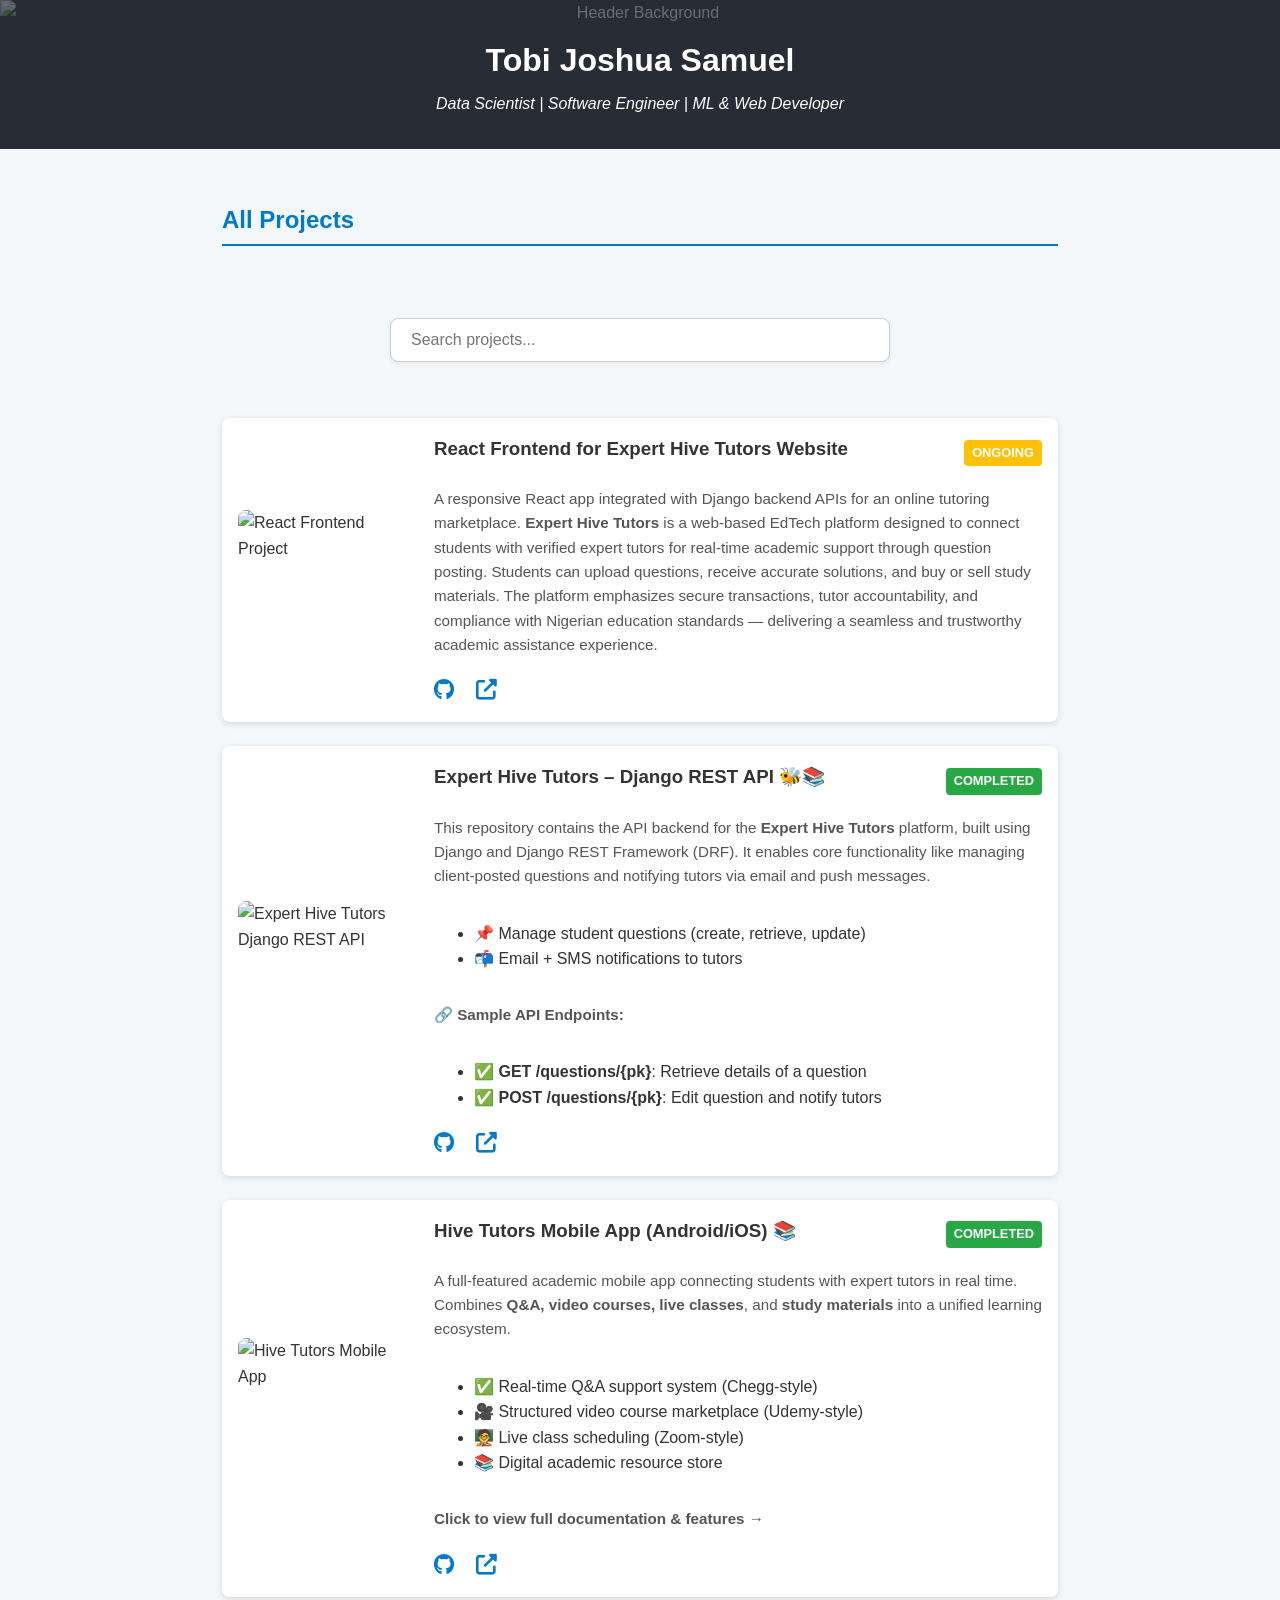
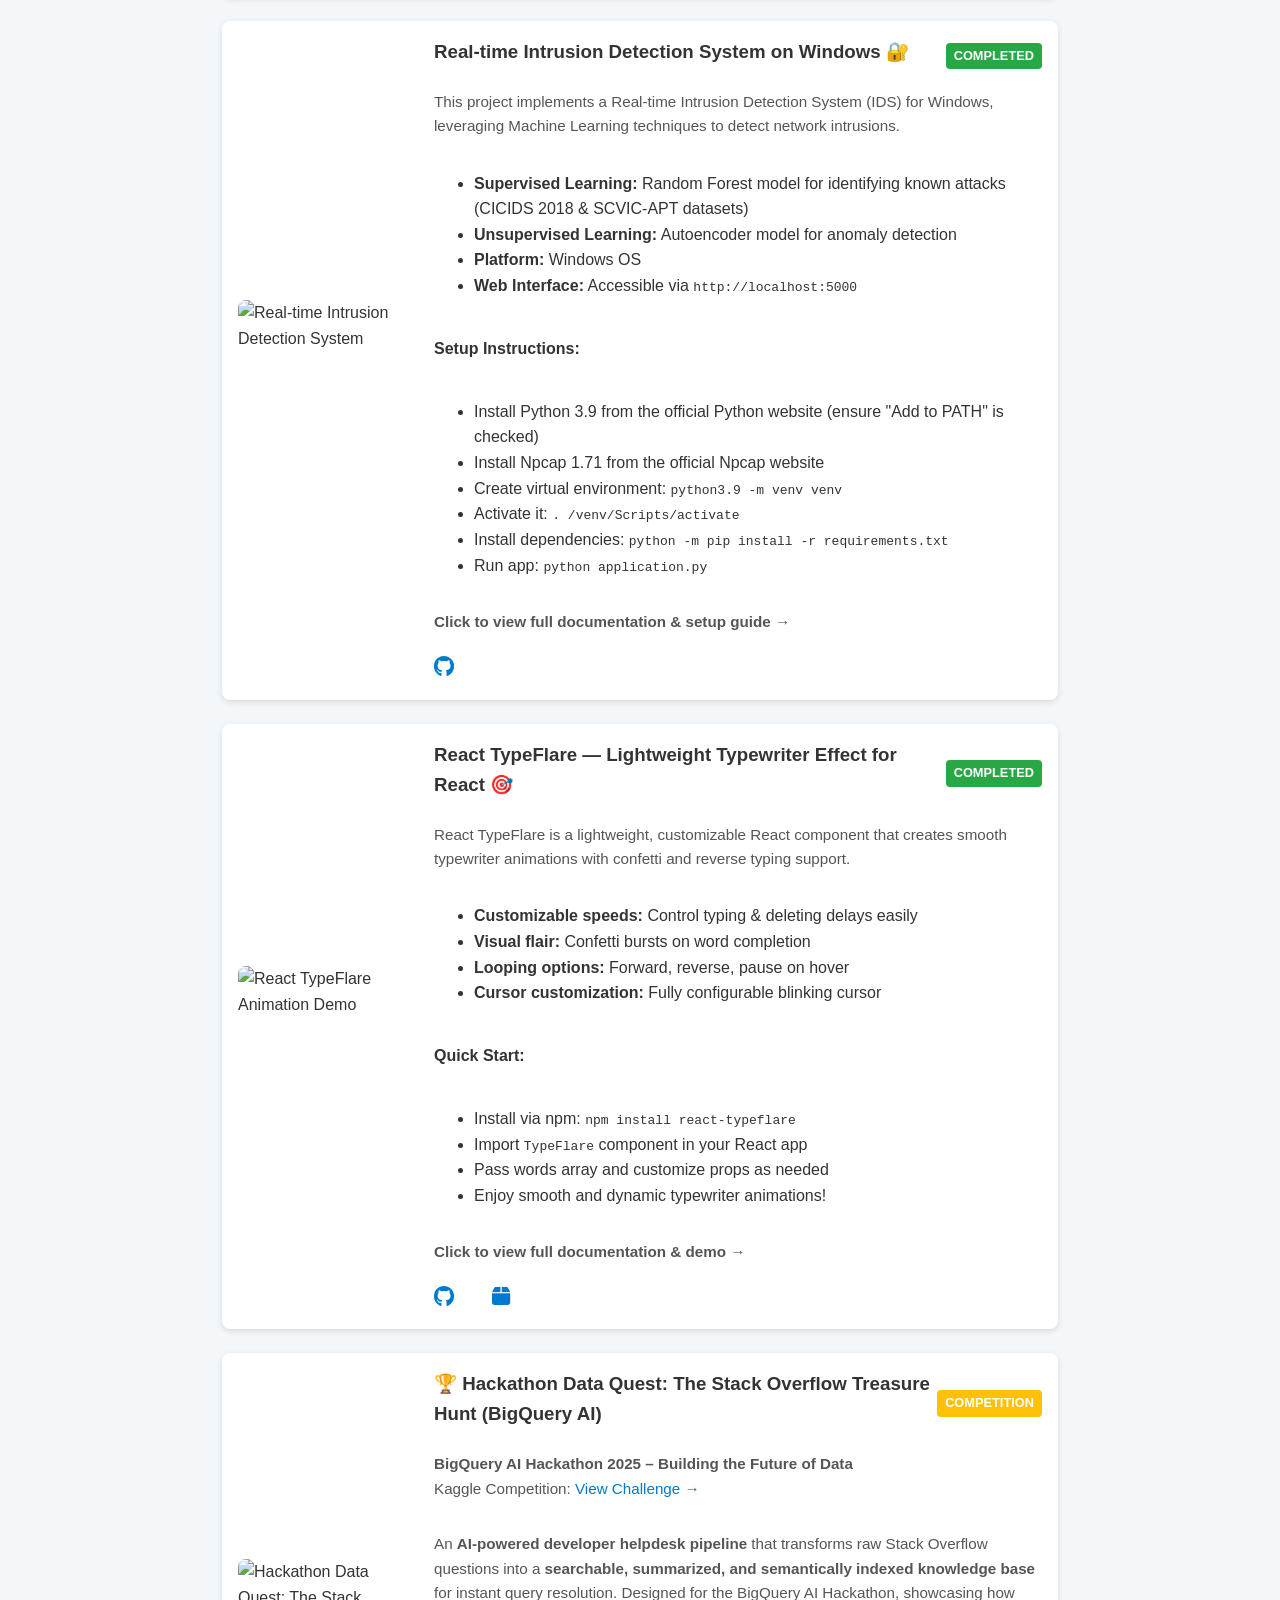
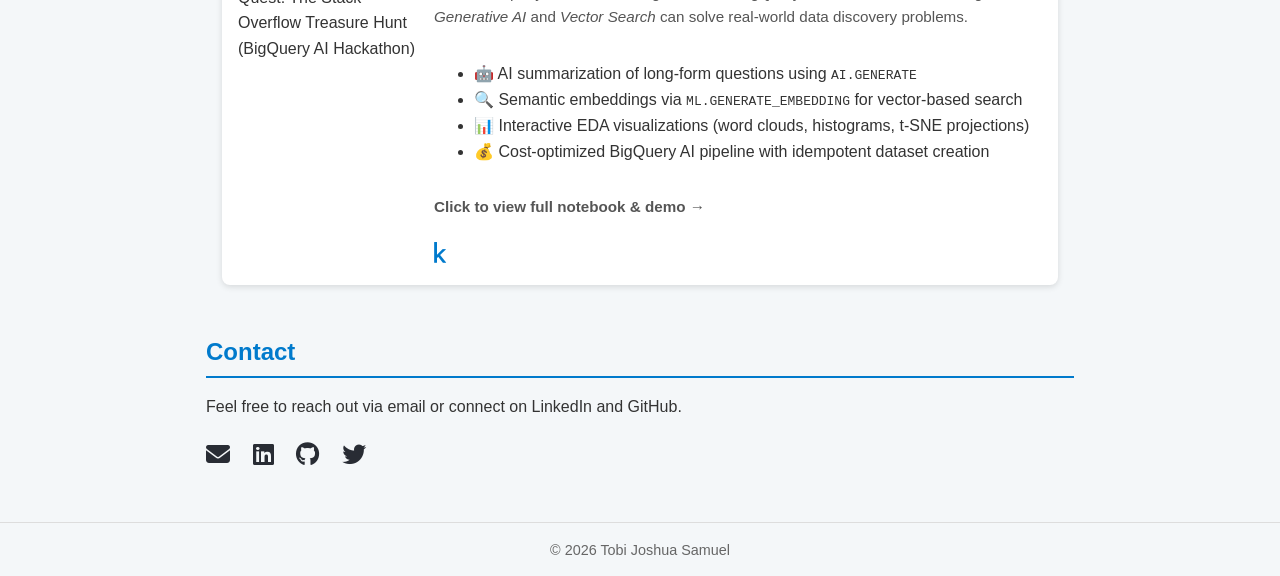
==== all-projects.html @ 237f734d "Update all-projects.html" ====
<!DOCTYPE html>
<html lang="en">
<head>
  <meta charset="UTF-8" />
  <meta name="viewport" content="width=device-width, initial-scale=1" />
  <title>Tobi Joshua Portfolio</title>

  <!-- Favicon -->
  <link rel="icon" href="https://ik.imagekit.io/experthivetutors/ChatGPT%20Image%20Aug%207,%202025,%2006_07_53%20AM.png?updatedAt=1754572188208" type="image/png" />

  <!-- Font Awesome CDN for icons -->
  <link
    rel="stylesheet"
    href="https://cdnjs.cloudflare.com/ajax/libs/font-awesome/6.7.2/css/all.min.css"
    crossorigin="anonymous"
    referrerpolicy="no-referrer"
  />
  
  <!-- party.js CDN -->
  <script src="https://cdn.jsdelivr.net/npm/party-js@latest/bundle/party.min.js"></script>

  <style>
    /* Reset + base styles */
    * {
      box-sizing: border-box;
    }
    body {
      font-family: "Segoe UI", Tahoma, Geneva, Verdana, sans-serif;
      margin: 0;
      background: #f4f7f9;
      color: #333;
      line-height: 1.6;
      user-select: none;
    }
    a {
      color: #007acc;
      text-decoration: none;
      cursor: pointer;
    }
    a:hover {
      text-decoration: underline;
    }
    header {
      background: #282c34;
      color: white;
      padding: 2rem 1rem;
      text-align: center;
      position: relative;
      overflow: hidden;
    }
    header img.header-image {
      width: 100%;
      max-height: 200px;
      object-fit: cover;
      opacity: 0.3;
      position: absolute;
      top: 0;
      left: 0;
      z-index: 0;
    }
    header h1, header p {
      position: relative;
      z-index: 1;
    }
    header h1 {
      margin: 0.2rem 0;
      font-weight: 700;
    }
    header p {
      margin: 0.3rem 0 0;
      font-style: italic;
    }
    main {
      max-width: 900px;
      margin: 2rem auto;
      padding: 0 1rem;
    }
    section {
      margin-bottom: 3rem;
    }
    section h2 {
      border-bottom: 2px solid #007acc;
      padding-bottom: 0.3rem;
      margin-bottom: 1rem;
      color: #007acc;
    }
    .about p {
      font-size: 1.1rem;
    }

    .stacks {
  margin: 3rem 0;
  padding: 0 1rem;
}

.stacks h2 {
  margin-bottom: 2rem;
  text-align: left;
  font-size:1.4rem;
}

.stack-category {
  margin-bottom: 2.5rem;
}

.stack-category h3 {
  margin-bottom: 1rem;
  font-size: 1.3rem;
  color: #007acc;
  text-align: center; /* This remains centered */
}

.stack-items {
  display: flex;
  flex-wrap: wrap;
  justify-content: center;
  gap: 1rem;
}

.stack-item {
  background-color: #f9f9f9;
  padding: 0.6rem 1.1rem;
  border-radius: 8px;
  box-shadow: 0 2px 6px rgba(0, 0, 0, 0.05);
  font-size: 0.95rem;
  display: flex;
  align-items: center;
  gap: 0.5rem;
  color: #333;
  transition: transform 0.2s ease;
}

.stack-item:hover {
  transform: translateY(-2px);
  box-shadow: 0 4px 10px rgba(0, 0, 0, 0.08);
}


   .projects {
  display: flex;
  flex-direction: column;
  gap: 1.5rem;
  padding: 0 1rem;
}
.project-header {
  display: flex;
  justify-content: space-between;
  align-items: center;
}

.project-status {
  padding: 3px 8px;
  font-size: 0.8rem;
  font-weight: bold;
  border-radius: 4px;
  color: white;
  text-transform: uppercase;
}

.project-status.completed {
  background-color: #28a745; /* Green */
}

.project-status.ongoing {
  background-color: #ffc107; /* Amber */
}
/* Project card base styles */
.project-card {
  display: flex;
  gap: 1rem;
  background: white;
  border-radius: 8px;
  box-shadow: 0 2px 6px rgba(0,0,0,0.12);
  cursor: pointer;
  user-select: none;
  transition: box-shadow 0.3s ease, transform 0.3s ease;
  padding: 1rem;
  align-items: center;
  min-height: 140px; 
}

.project-card:hover,
.project-card:focus {
  box-shadow: 0 8px 20px rgba(0,0,0,0.25);
  transform: translateY(-5px);
  outline: none;
}

.project-header-image {
  width: 180px;
  height: 120px;
  object-fit: cover;
  border-radius: 8px;
  flex-shrink: 0;
}

.project-content {
  flex: 1;
  display: flex;
  flex-direction: column;
}

.project-content h3 {
  margin: 0 0 0.5rem 0;
  word-break: break-word;
}

.project-content p {
  color: #555;
  font-size: 0.95rem;
  margin-bottom: 1rem;
  word-break: break-word;
}

.project-links {
  margin-top: auto;
}

.project-links a {
  margin-right: 1rem;
  font-size: 1.3rem;
  color: #007acc;
  transition: color 0.3s ease;
}

.project-links a:hover,
.project-links a:focus {
  color: #004d99;
  outline: none;
}

/* Responsive styles */
@media (max-width: 600px) {
  .project-card {
    flex-direction: column;
    align-items: flex-start;
    min-height: auto;
  }

  .project-header-image {
    width: 100%;
    max-height: 200px;
    height: auto;
    border-radius: 8px 8px 0 0;
  }

  .project-content {
    width: 100%;
  }

  .project-content h3,
  .project-content p {
    margin-left: 0;
  }

  .project-links {
    margin-top: 1rem;
  }
}
    .contact p {
      font-size: 1rem;
    }
    .social-links a {
      font-size: 1.5rem;
      margin-right: 1rem;
      color: #282c34;
      transition: color 0.3s ease;
      position: relative;
      cursor: pointer;
    }
    .social-links a:hover {
      color: #007acc;
    }
    footer {
      text-align: center;
      padding: 1rem;
      font-size: 0.9rem;
      color: #666;
      border-top: 1px solid #ddd;
      margin-top: 3rem;
    }

    
    #modal {
      position: fixed;
      top: 0; left: 0; right: 0; bottom: 0;
      background: rgba(0,0,0,0.6);
      display: none;
      align-items: center;
      justify-content: center;
      z-index: 10000;
    }
    #modal .modal-content {
      background: white;
      padding: 2rem;
      border-radius: 8px;
      max-width: 400px;
      text-align: center;
      box-shadow: 0 4px 15px rgba(0,0,0,0.3);
    }
    #modal button {
      margin-top: 1rem;
      padding: 0.5rem 1.2rem;
      background: #007acc;
      border: none;
      border-radius: 4px;
      color: white;
      cursor: pointer;
      font-size: 1rem;
    }
    #modal button:hover {
      background: #005f99;
    }
/* Visually hidden label for accessibility */
.visually-hidden {
  position: absolute;
  left: -10000px;
  top: auto;
  width: 1px;
  height: 1px;
  overflow: hidden;
}

.search-container {
  display: flex;
  justify-content: center;
  margin: 2rem 0;
  padding: 0 1rem;
}

#searchInput {
  width: 100%;
  max-width: 500px;
  padding: 0.75rem 1.25rem;
  font-size: 1rem;
  border: 1.5px solid #ccc;
  border-radius: 8px;
  box-shadow: 0 2px 5px rgba(0, 0, 0, 0.05);
  transition: border-color 0.3s ease, box-shadow 0.3s ease;
}

#searchInput:focus {
  outline: none;
  border-color: #007acc;
  box-shadow: 0 0 0 3px rgba(0, 122, 204, 0.2);
}

.view-all-container {
  text-align: center;
  margin-top: 30px;
}

.view-all-button {
  display: inline-block;
  padding: 12px 24px;
  background-color: #6a0dad; 
  color: #fff;
  border: none;
  border-radius: 4px;
  font-weight: bold;
  text-decoration: none;
  transition: background-color 0.3s ease;
}

.view-all-button:hover {
  background-color: #5a009c; 
}

  </style>
</head>
<body>
  <header>
    <img src="https://ik.imagekit.io/experthivetutors/ChatGPT%20Image%20Aug%207,%202025,%2006_19_48%20AM.png?updatedAt=1754572813223" alt="Header Background" class="header-image" />
    <h1>Tobi Joshua Samuel</h1>
    <p>Data Scientist | Software Engineer | ML & Web Developer</p>
  </header>

  <main>

 <section class="projects">
  <h2>All Projects</h2>

  <section class="search-container">
    <label for="searchInput" class="visually-hidden">Search Projects</label>
    <input
      type="text"
      id="searchInput"
      placeholder="Search projects..."
      aria-label="Search Projects"
    />
  </section>

  <div
    class="project-card"
    tabindex="0"
    role="button"
    aria-pressed="false"
    data-private="false"
    data-link="project.html?id=1"
  >
    <img
      src="https://ik.imagekit.io/experthivetutors/475547188-b3e3900e-1dcb-4b7a-9107-cda8e82c6112.png?updatedAt=1754575285959"
      alt="React Frontend Project"
      class="project-header-image"
    />
    <div class="project-content">
      <div class="project-header">
        <h3>React Frontend for Expert Hive Tutors Website</h3>
        <span class="project-status ongoing">Ongoing</span>
      </div>
      <p>
        A responsive React app integrated with Django backend APIs for an online tutoring marketplace.
        <strong>Expert Hive Tutors</strong> is a web-based EdTech platform designed to connect students with verified expert tutors for real-time academic support through question posting.
        Students can upload questions, receive accurate solutions, and buy or sell study materials.
        The platform emphasizes secure transactions, tutor accountability, and compliance with Nigerian education standards — delivering a seamless and trustworthy academic assistance experience.
      </p>
      <div class="project-links">
        <a href="#" class="private-link" title="GitHub (Private)" aria-label="GitHub (Private)">
          <i class="fab fa-github"></i>
        </a>
        <a href="#" class="private-link" title="Live Demo (Private)" aria-label="Live Demo (Private)">
          <i class="fas fa-external-link-alt"></i>
        </a>
      </div>
    </div>
  </div>

  <div
    class="project-card"
    tabindex="0"
    role="button"
    aria-pressed="false"
    data-private="false"
    data-link="project.html?id=2"
  >
    <img
      src="https://ik.imagekit.io/experthivetutors/Screenshot%202025-08-07%20081829.png?updatedAt=1754580024741"
      alt="Expert Hive Tutors Django REST API"
      class="project-header-image"
    />
    <div class="project-content">
      <div class="project-header">
        <h3>Expert Hive Tutors – Django REST API 🐝📚</h3>
        <span class="project-status completed">Completed</span>
      </div>
      <p>
        This repository contains the API backend for the <strong>Expert Hive Tutors</strong> platform, built using Django and Django REST Framework (DRF). It enables core functionality like managing client-posted questions and notifying tutors via email and push messages.
      </p>
      <ul>
        <li>📌 Manage student questions (create, retrieve, update)</li>
        <li>📬 Email + SMS notifications to tutors</li>
      </ul>
      <p><strong>🔗 Sample API Endpoints:</strong></p>
      <ul>
        <li>✅ <strong>GET /questions/{pk}</strong>: Retrieve details of a question</li>
        <li>✅ <strong>POST /questions/{pk}</strong>: Edit question and notify tutors</li>
      </ul>
      <div class="project-links">
        <a href="https://github.com/Tobi-joshua/Expert-Hive-Tutors-API" title="View GitHub Repo" aria-label="GitHub Repo">
          <i class="fab fa-github"></i>
        </a>
        <a href="https://www.experthivetutors.com/expert-hive-api-type1/" title="Live API Demo" aria-label="Live API Demo">
          <i class="fas fa-external-link-alt"></i>
        </a>
      </div>
    </div>
  </div>

<div
  class="project-card"
  tabindex="0"
  role="button"
  aria-pressed="false"
  data-private="false"
  data-link="project.html?id=3"
>
  <img
    src="https://ik.imagekit.io/experthivetutors/Screenshot_2025-08-07-12-38-35-009_com.experthivetutors.EHFS.jpg?updatedAt=1754574988667"
    alt="Hive Tutors Mobile App"
    class="project-header-image"
  />
  <div class="project-content">
    <div class="project-header">
      <h3>Hive Tutors Mobile App (Android/iOS) 📚</h3>
      <span class="project-status completed">Completed</span>
    </div>

    <p>
      A full-featured academic mobile app connecting students with expert tutors in real time. Combines <strong>Q&A, video courses, live classes</strong>, and <strong>study materials</strong> into a unified learning ecosystem.
    </p>

    <ul>
      <li>✅ Real-time Q&A support system (Chegg-style)</li>
      <li>🎥 Structured video course marketplace (Udemy-style)</li>
      <li>🧑‍🏫 Live class scheduling (Zoom-style)</li>
      <li>📚 Digital academic resource store</li>
    </ul>

    <p><strong>Click to view full documentation & features →</strong></p>

     <div class="project-links">
        <a href="#" class="private-link" title="GitHub (Private)" aria-label="GitHub (Private)">
          <i class="fab fa-github"></i>
        </a>
        <a href="#" class="private-link" title="Live Demo (Private)" aria-label="Live Demo (Private)">
          <i class="fas fa-external-link-alt"></i>
        </a>
      </div>
  </div>
</div>

<div
  class="project-card"
  tabindex="0"
  role="button"
  aria-pressed="false"
  data-private="false"
  data-link="project.html?id=4"
>
  <img
    src="https://ik.imagekit.io/experthivetutors/ds.png?updatedAt=1754607867802"
    alt="Real-time Intrusion Detection System"
    class="project-header-image"
  />
  <div class="project-content">
    <div class="project-header">
      <h3>Real-time Intrusion Detection System on Windows 🔐</h3>
      <span class="project-status completed">Completed</span>
    </div>

    <p>
      This project implements a Real-time Intrusion Detection System (IDS) for Windows, leveraging Machine Learning techniques to detect network intrusions.
    </p>

    <ul>
      <li><strong>Supervised Learning:</strong> Random Forest model for identifying known attacks (CICIDS 2018 & SCVIC-APT datasets)</li>
      <li><strong>Unsupervised Learning:</strong> Autoencoder model for anomaly detection</li>
      <li><strong>Platform:</strong> Windows OS</li>
      <li><strong>Web Interface:</strong> Accessible via <code>http://localhost:5000</code></li>
    </ul>

    <h4>Setup Instructions:</h4>
    <ul>
      <li>Install Python 3.9 from the official Python website (ensure "Add to PATH" is checked)</li>
      <li>Install Npcap 1.71 from the official Npcap website</li>
      <li>Create virtual environment: <code>python3.9 -m venv venv</code></li>
      <li>Activate it: <code>. /venv/Scripts/activate</code></li>
      <li>Install dependencies: <code>python -m pip install -r requirements.txt</code></li>
      <li>Run app: <code>python application.py</code></li>
    </ul>

    <p><strong>Click to view full documentation & setup guide →</strong></p>

    <div class="project-links">
        <a href="https://github.com/Tobi-joshua/Real-time-Intrusion-Detection-System-on-Windows" title="View GitHub Repo" aria-label="GitHub Repo">
          <i class="fab fa-github"></i>
        </a>
      </div>
  </div>
</div>


   <div
  class="project-card"
  tabindex="0"
  role="button"
  aria-pressed="false"
  data-private="false"
  data-link="project.html?id=5"
>
  <img
    src="https://raw.githubusercontent.com/Tobi-joshua/react-typeflare/main/assets/basic_usage_with_confetti-ezgif.com-optimize.gif"
    alt="React TypeFlare Animation Demo"
    class="project-header-image"
  />
  <div class="project-content">
    <div class="project-header">
      <h3>React TypeFlare — Lightweight Typewriter Effect for React 🎯</h3>
      <span class="project-status completed">Completed</span>
    </div>

    <p>
      React TypeFlare is a lightweight, customizable React component that creates smooth typewriter animations with confetti and reverse typing support.
    </p>

    <ul>
      <li><strong>Customizable speeds:</strong> Control typing & deleting delays easily</li>
      <li><strong>Visual flair:</strong> Confetti bursts on word completion</li>
      <li><strong>Looping options:</strong> Forward, reverse, pause on hover</li>
      <li><strong>Cursor customization:</strong> Fully configurable blinking cursor</li>
    </ul>

    <h4>Quick Start:</h4>
    <ul>
      <li>Install via npm: <code>npm install react-typeflare</code></li>
      <li>Import <code>TypeFlare</code> component in your React app</li>
      <li>Pass words array and customize props as needed</li>
      <li>Enjoy smooth and dynamic typewriter animations!</li>
    </ul>

    <p><strong>Click to view full documentation & demo →</strong></p>

    <div class="project-links">
      <a href="https://github.com/Tobi-joshua/react-typeflare" title="View GitHub Repo" aria-label="GitHub Repo">
        <i class="fab fa-github"></i>
      </a>
      <a href="https://www.npmjs.com/package/react-typeflare" title="View NPM Package" aria-label="NPM Package" style="margin-left: 1rem;">
        <i class="fas fa-box"></i>
      </a>
    </div>
  </div>
</div>

    <div
  class="project-card"
  tabindex="0"
  role="button"
  aria-pressed="false"
  data-private="false"
  data-link="project.html?id=6"
>
  <img
    src="https://ik.imagekit.io/ooiob6xdv/AI-Powered%20Developer%20Helpdesk1755041295.jpg?updatedAt=1755169343431"
    alt="Hackathon Data Quest: The Stack Overflow Treasure Hunt (BigQuery AI Hackathon)"
    class="project-header-image"
  />
  <div class="project-content">
    <div class="project-header">
      <h3>🏆 Hackathon Data Quest: The Stack Overflow Treasure Hunt (BigQuery AI)</h3>
      <span class="project-status ongoing">Competition</span>
    </div>

    <p class="competition-tagline">
      <strong>BigQuery AI Hackathon 2025 – Building the Future of Data</strong><br />
      Kaggle Competition: 
      <a href="https://www.kaggle.com/competitions/bigquery-ai-hackathon" target="_blank">
        View Challenge →
      </a>
    </p>

    <p>
      An <strong>AI-powered developer helpdesk pipeline</strong> that transforms raw Stack Overflow questions into a
      <strong>searchable, summarized, and semantically indexed knowledge base</strong> for instant query resolution.
      Designed for the BigQuery AI Hackathon, showcasing how <em>Generative AI</em> and <em>Vector Search</em> can
      solve real-world data discovery problems.
    </p>

    <ul>
      <li>🤖 AI summarization of long-form questions using <code>AI.GENERATE</code></li>
      <li>🔍 Semantic embeddings via <code>ML.GENERATE_EMBEDDING</code> for vector-based search</li>
      <li>📊 Interactive EDA visualizations (word clouds, histograms, t-SNE projections)</li>
      <li>💰 Cost-optimized BigQuery AI pipeline with idempotent dataset creation</li>
    </ul>

    <p><strong>Click to view full notebook & demo →</strong></p>

    <div class="project-links">
      <a href="https://www.kaggle.com/code/tobijoshua/ai-developer-help-desk-q-a" 
         title="Kaggle Notebook" aria-label="Kaggle Notebook" target="_blank">
        <i class="fab fa-kaggle"></i>
      </a>
    </div>
  </div>
</div>
   
      
    </section>

    <section class="contact">
      <h2>Contact</h2>
      <p>Feel free to reach out via email or connect on LinkedIn and GitHub.</p>
      <div class="social-links">
        <a href="mailto:tobilobasam3@gmail.com" title="Email" aria-label="Email">
          <i class="fas fa-envelope"></i>
        </a>
        <a href="https://www.linkedin.com/in/tobi-joshua-aaa08a191/" target="_blank" title="LinkedIn" aria-label="LinkedIn">
          <i class="fab fa-linkedin"></i>
        </a>
        <a href="https://github.com/Tobi-joshua" target="_blank" title="GitHub" aria-label="GitHub">
          <i class="fab fa-github"></i>
        </a>
        <a href="https://x.com/TobiJoshua123" target="_blank" title="Twitter" aria-label="Twitter">
          <i class="fab fa-twitter"></i>
        </a>
      </div>
    </section>
  </main>
  <footer>
    &copy; <span id="year"></span> Tobi Joshua Samuel
  </footer>

  <script>
    document.getElementById('year').textContent = new Date().getFullYear();
  </script>

  <!-- Modal for private repo message -->
  <div id="modal" role="dialog" aria-modal="true" aria-labelledby="modalTitle" aria-describedby="modalDesc">
    <div class="modal-content">
      <h3 id="modalTitle">Private Repository</h3>
      <p id="modalDesc">This repository is private. Please email <a href="mailto:info@experthivetutors.com">info@experthivetutors.com</a> for access.</p>
      <button id="closeModalBtn">Close</button>
    </div>
  </div>




  
 <script>
  const modal = document.getElementById('modal');
  const closeModalBtn = document.getElementById('closeModalBtn');

  function showModal() {
    modal.style.display = 'flex';
    document.body.style.overflow = 'hidden';
    closeModalBtn?.focus();
  }

  function hideModal() {
    modal.style.display = 'none';
    document.body.style.overflow = '';
  }

  // Handle clicks on links with .private-link (prevent default and show modal)
  document.querySelectorAll('.private-link').forEach(link => {
    link.addEventListener('click', (e) => {
      e.preventDefault();
      showModal();
    });
  });

  // Close modal when clicking "X" button
  closeModalBtn?.addEventListener('click', hideModal);

  // Close modal when clicking outside the modal content
  modal?.addEventListener('click', (e) => {
    if (e.target === modal) {
      hideModal();
    }
  });

  // Project card interactions
  document.querySelectorAll('.project-card').forEach(card => {
    card.addEventListener('click', (event) => {
      // Allow inner links to work (e.g., GitHub or demo links)
      if (event.target.closest('a')) return;

      // 🎉 Confetti animation on click
      if (typeof party !== 'undefined' && party.confetti) {
        party.confetti(card, {
          count: party.variation.range(20, 40),
          spread: 70,
          speed: 500,
          size: 1.5
        });
      }

      const isPrivate = card.getAttribute('data-private') === 'true';

      if (isPrivate) {
        showModal();
      } else {
        const link = card.getAttribute('data-link');
        if (link) {
          window.location.href = link;
        }
      }
    });

    // Accessibility: open on Enter or Space
    card.addEventListener('keydown', (e) => {
      if (e.key === 'Enter' || e.key === ' ') {
        e.preventDefault();
        card.click();
      }
    });
  });
</script>
<script>
  const searchInput = document.getElementById('searchInput');
  const projectCards = document.querySelectorAll('.project-card');

  searchInput.addEventListener('input', function () {
    const query = this.value.toLowerCase();

    projectCards.forEach(card => {
      const text = card.textContent.toLowerCase();
      card.style.display = text.includes(query) ? 'flex' : 'none';
    });
  });
</script>

  <script>(function(w,d,s,u,o){w._cyA11yConfig={"iconId":"default","position":{"mobile":"bottom-right","desktop":"bottom-right"},"language":{"default":"en","selected":[]}};var js=d.createElement(s),fjs=d.getElementsByTagName(s)[0];js.src=u;js.async=true;fjs.parentNode.insertBefore(js,fjs);})(window,document,"script","https://cdn-cookieyes.com/widgets/accessibility.js?id=15a52046-1dc2-4123-abc2-6e809a8c3e84");</script>

</body>
</html>
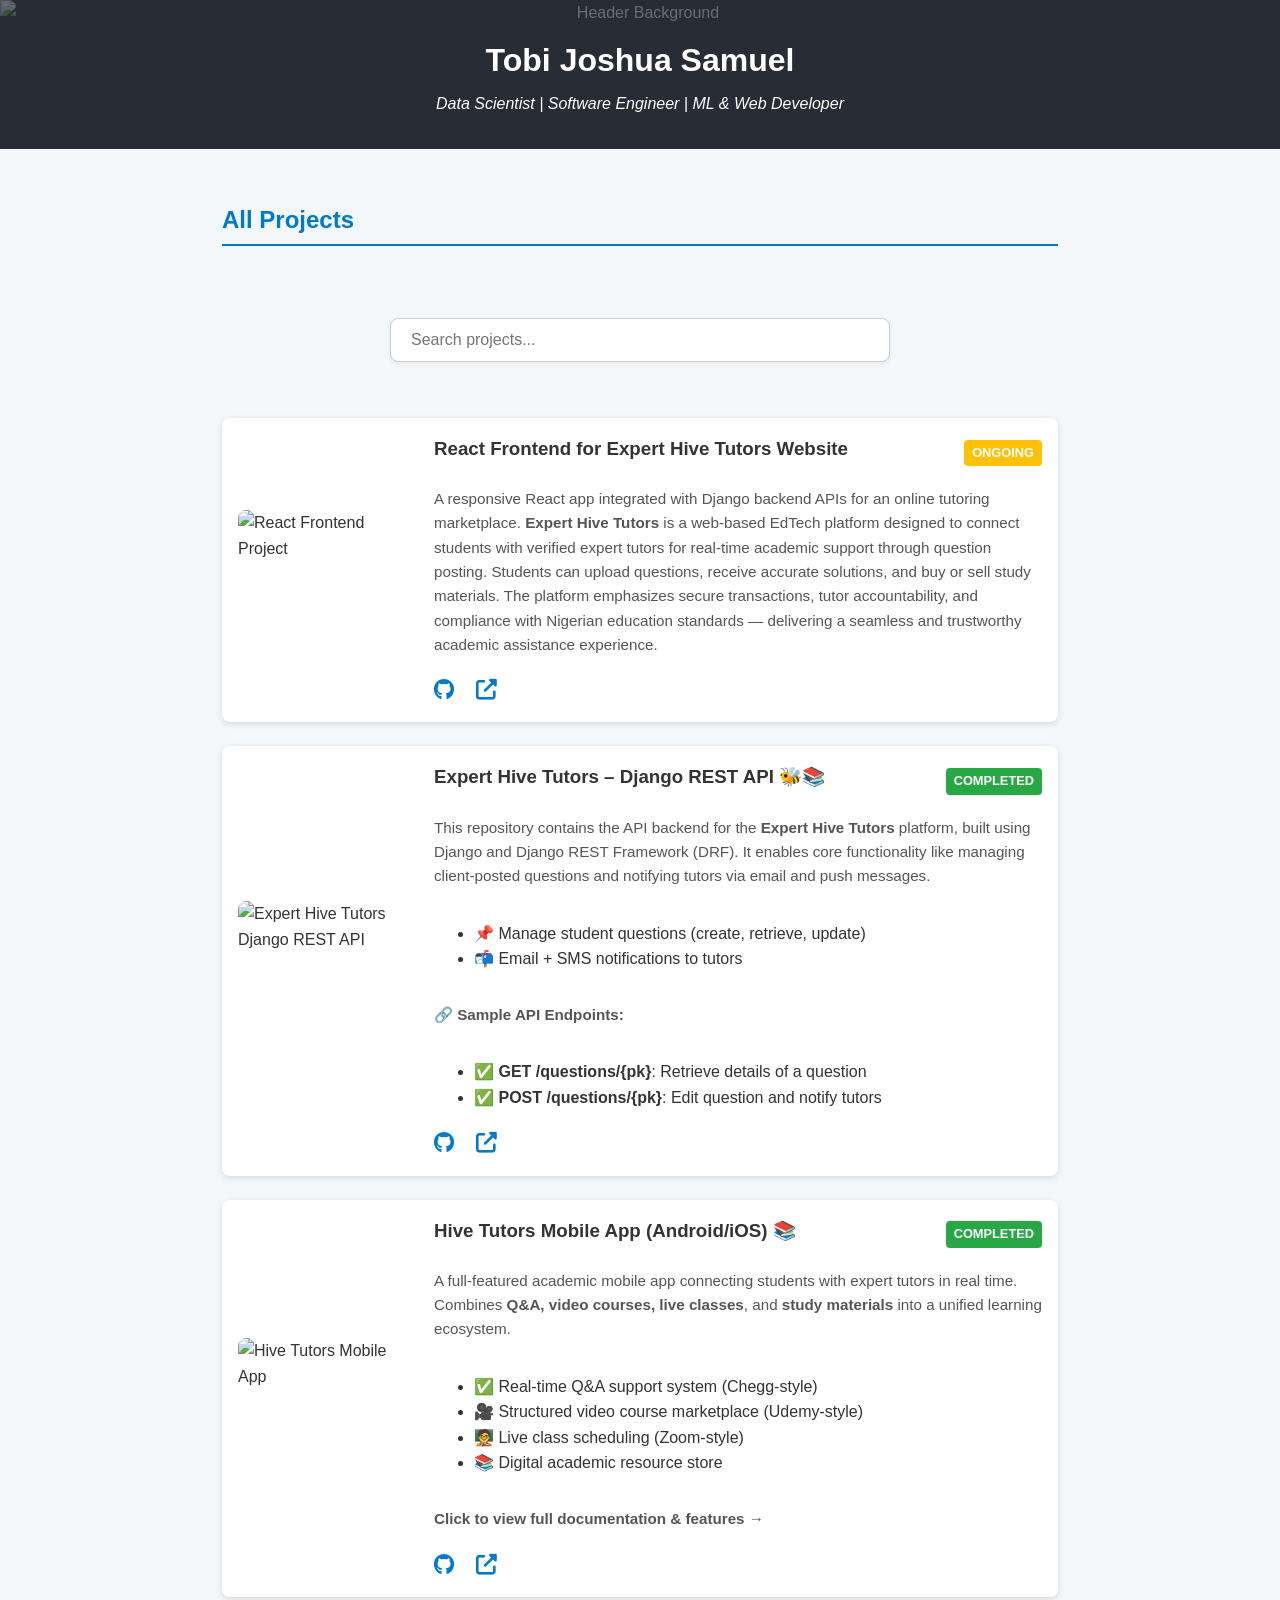
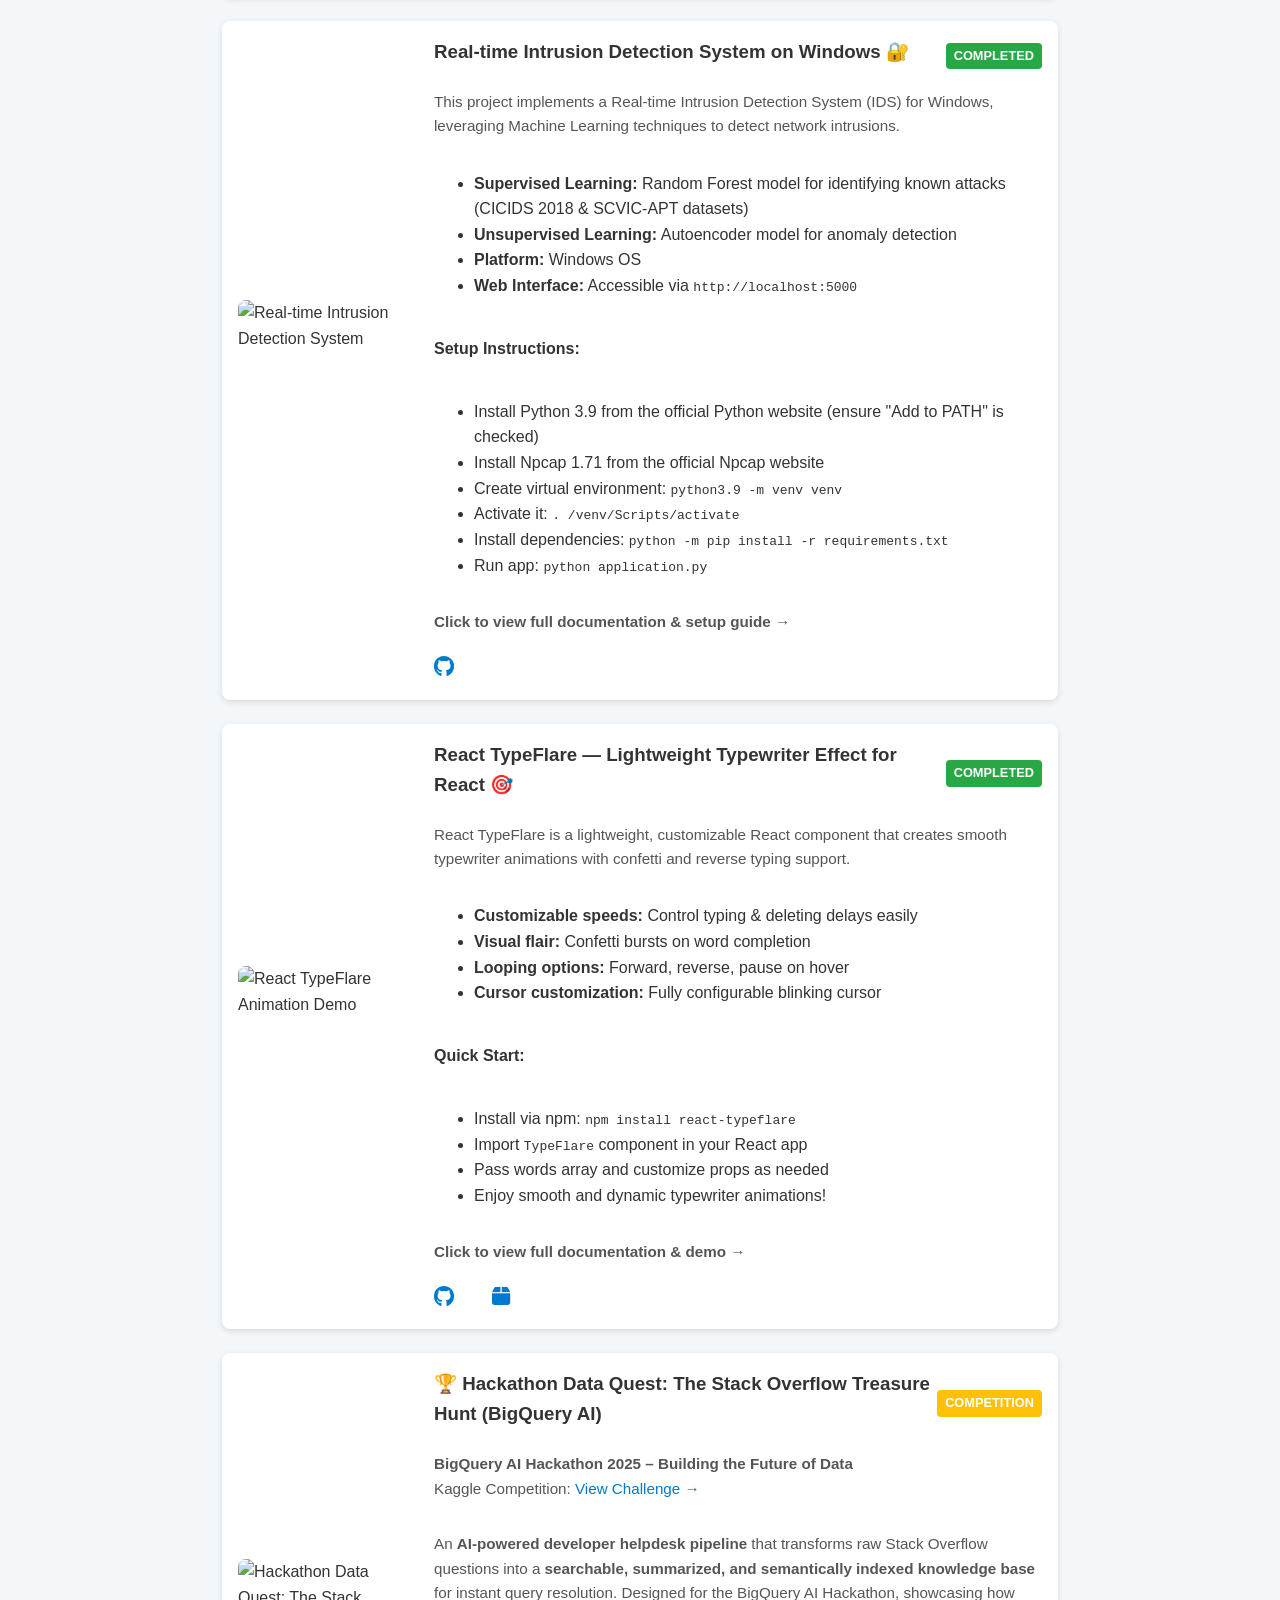
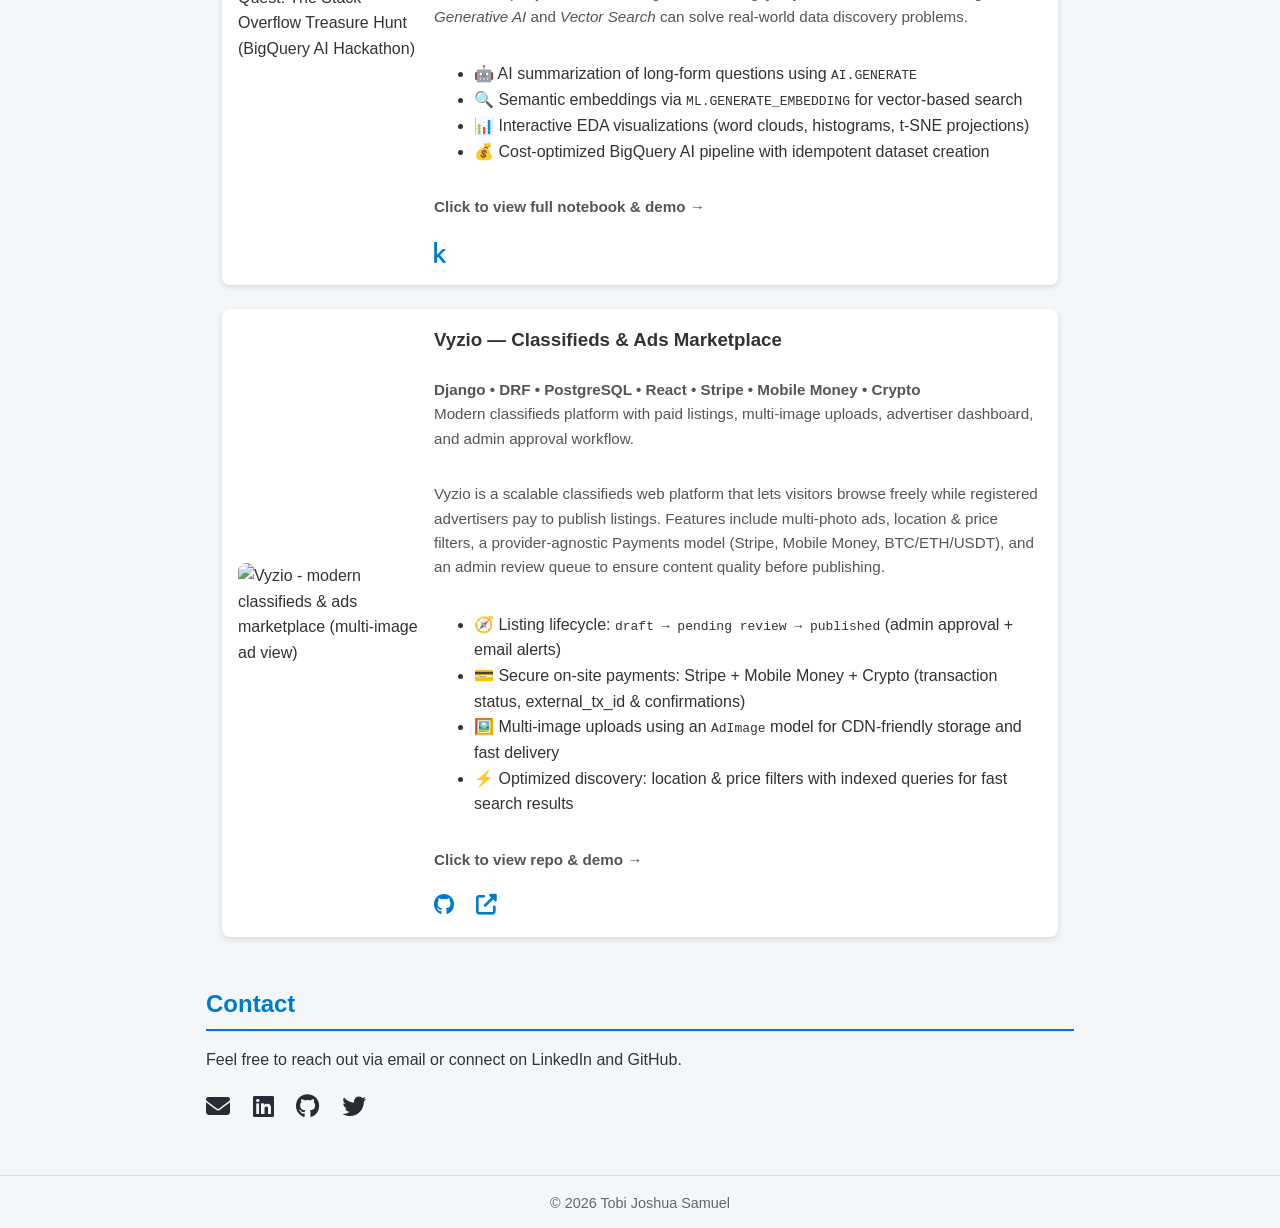
==== commit 7f7e8fa9: "Update all-projects.html" ====
--- a/all-projects.html
+++ b/all-projects.html
@@ -662,7 +662,59 @@
     </div>
   </div>
 </div>
-   
+
+
+   <div
+  class="project-card"
+  tabindex="0"
+  role="button"
+  aria-pressed="false"
+  data-private="false"
+  data-link="project.html?id=7"
+>
+  <img
+    src="https://ik.imagekit.io/ooiob6xdv/d1.png?updatedAt=1755605086287"
+    alt="Vyzio - modern classifieds & ads marketplace (multi-image ad view)"
+    class="project-header-image"
+  />
+  <div class="project-content">
+    <div class="project-header">
+      <h3>Vyzio — Classifieds & Ads Marketplace</h3>
+      <span class="project-status personal">Personal Project</span>
+    </div>
+
+    <p class="project-tagline">
+      <strong>Django • DRF • PostgreSQL • React • Stripe • Mobile Money • Crypto</strong><br />
+      Modern classifieds platform with paid listings, multi-image uploads, advertiser dashboard, and admin approval workflow.
+    </p>
+
+    <p>
+      Vyzio is a scalable classifieds web platform that lets visitors browse freely while registered advertisers pay to publish listings.
+      Features include multi-photo ads, location & price filters, a provider-agnostic Payments model (Stripe, Mobile Money, BTC/ETH/USDT),
+      and an admin review queue to ensure content quality before publishing.
+    </p>
+
+    <ul>
+      <li>🧭 Listing lifecycle: <code>draft → pending review → published</code> (admin approval + email alerts)</li>
+      <li>💳 Secure on-site payments: Stripe + Mobile Money + Crypto (transaction status, external_tx_id & confirmations)</li>
+      <li>🖼️ Multi-image uploads using an <code>AdImage</code> model for CDN-friendly storage and fast delivery</li>
+      <li>⚡ Optimized discovery: location & price filters with indexed queries for fast search results</li>
+    </ul>
+
+    <p><strong>Click to view repo & demo →</strong></p>
+
+    <div class="project-links">
+      <a href="https://github.com/Tobi-joshua/Vyzio-Ad-Website-Clean"
+         title="Vyzio GitHub Repository" aria-label="Vyzio GitHub Repository" target="_blank">
+        <i class="fab fa-github"></i>
+      </a>
+      <!-- Replace # with live demo URL when available -->
+      <a href="https://vyzioads.pythonanywhere.com/" title="Live Demo" aria-label="Live Demo" target="_blank">
+        <i class="fas fa-external-link-alt"></i>
+      </a>
+    </div>
+  </div>
+</div>
       
     </section>
 
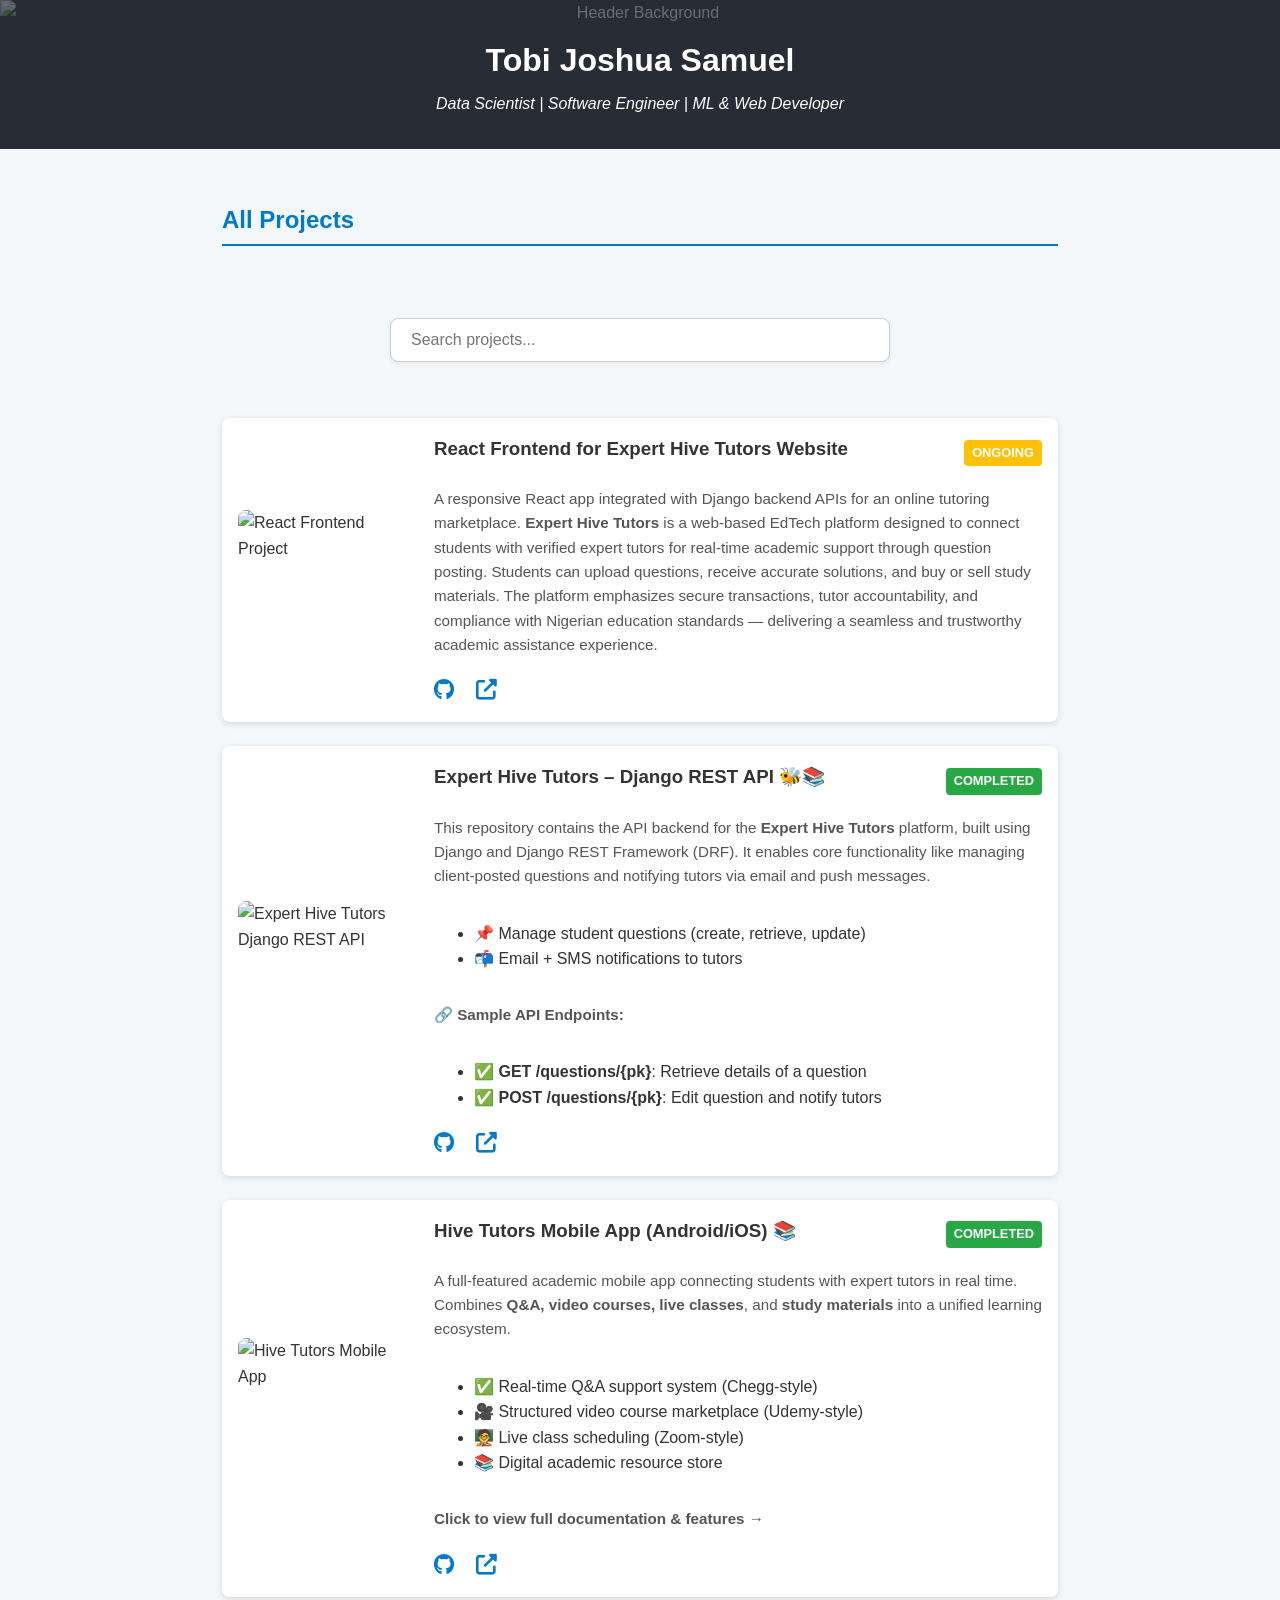
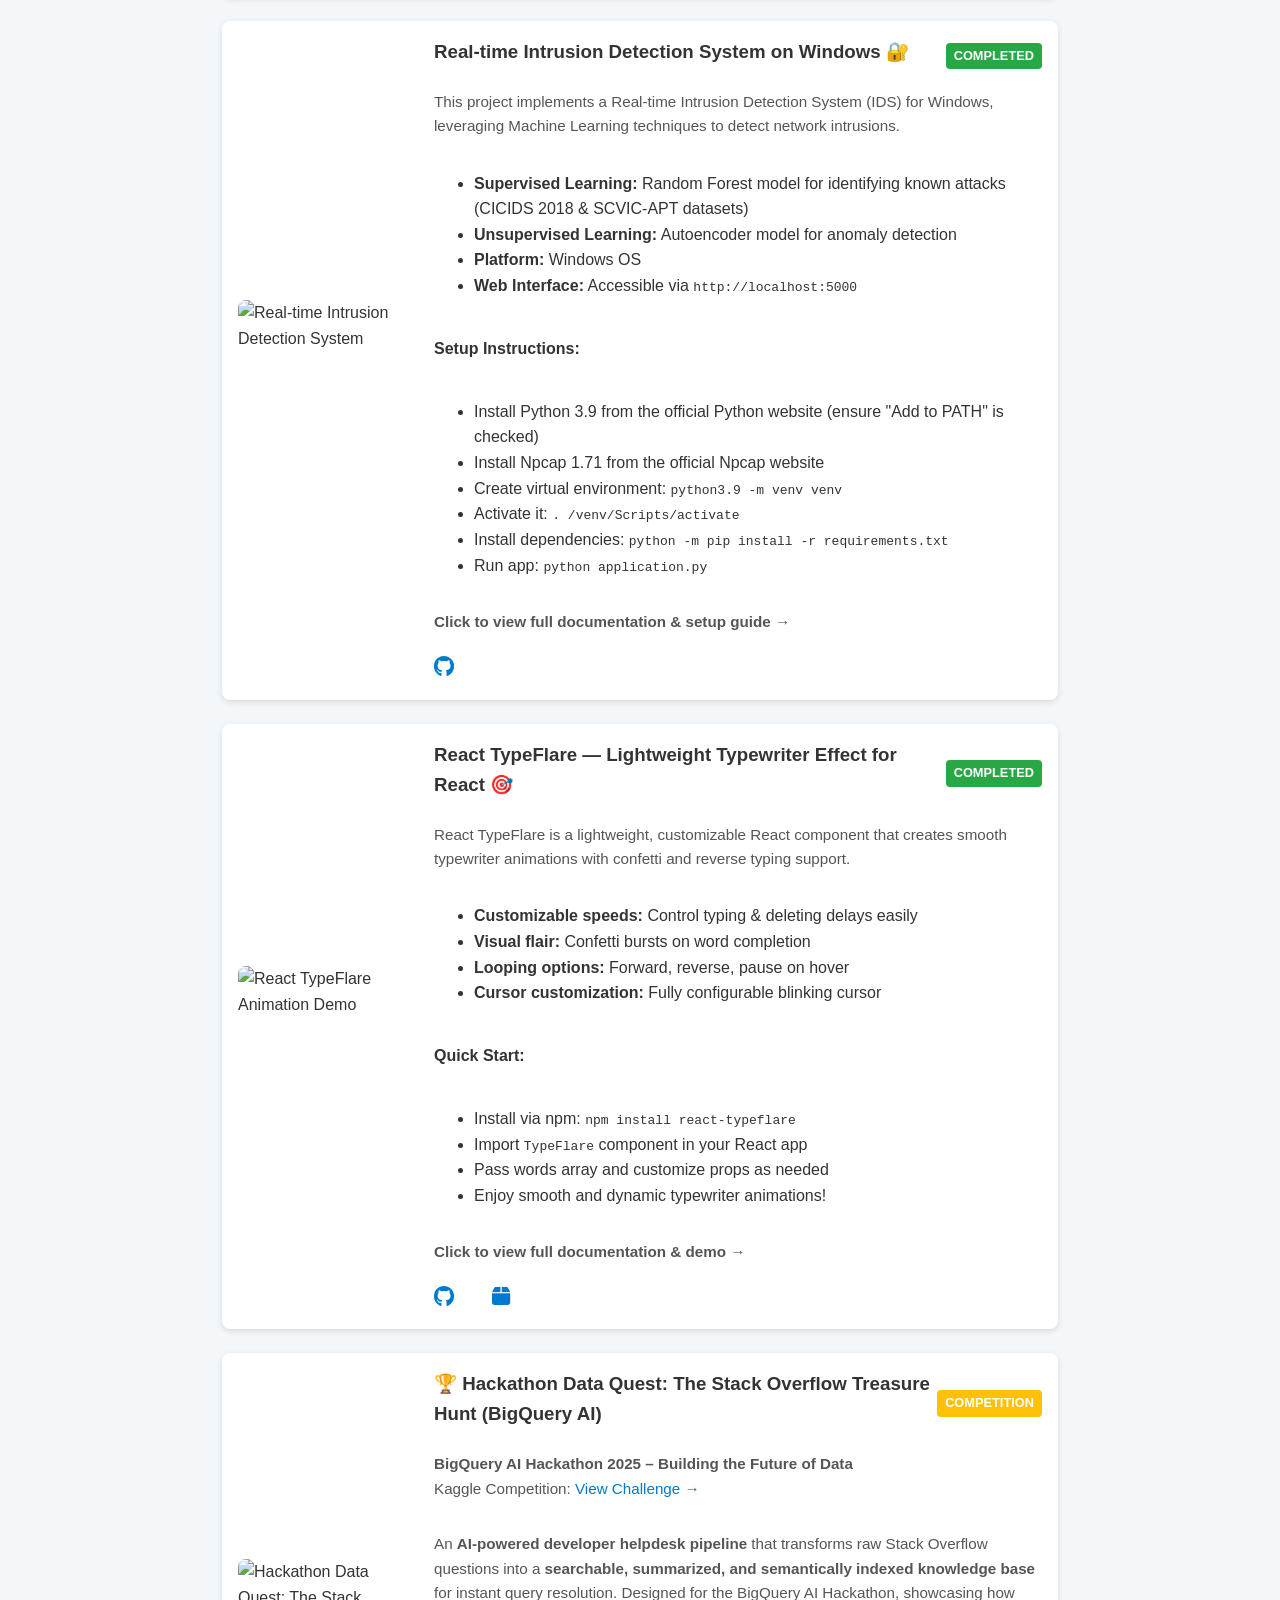
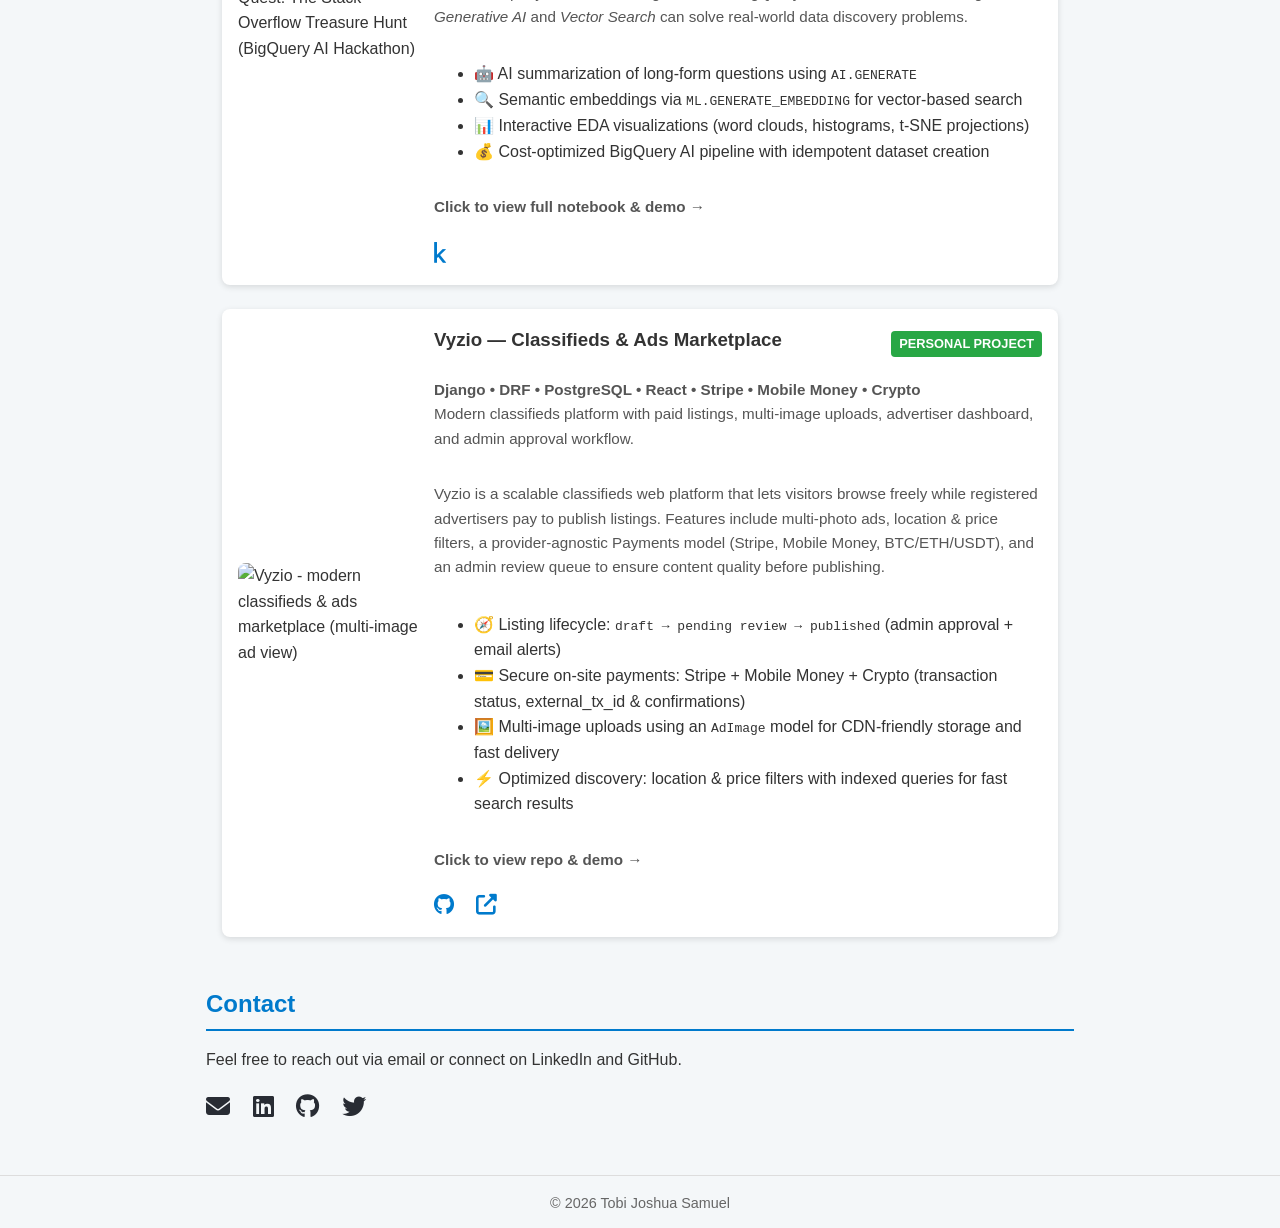
==== commit 3973e22e: "Update all-projects.html" ====
--- a/all-projects.html
+++ b/all-projects.html
@@ -680,7 +680,7 @@
   <div class="project-content">
     <div class="project-header">
       <h3>Vyzio — Classifieds & Ads Marketplace</h3>
-      <span class="project-status personal">Personal Project</span>
+      <span class="project-status completed">Personal Project</span>
     </div>
 
     <p class="project-tagline">
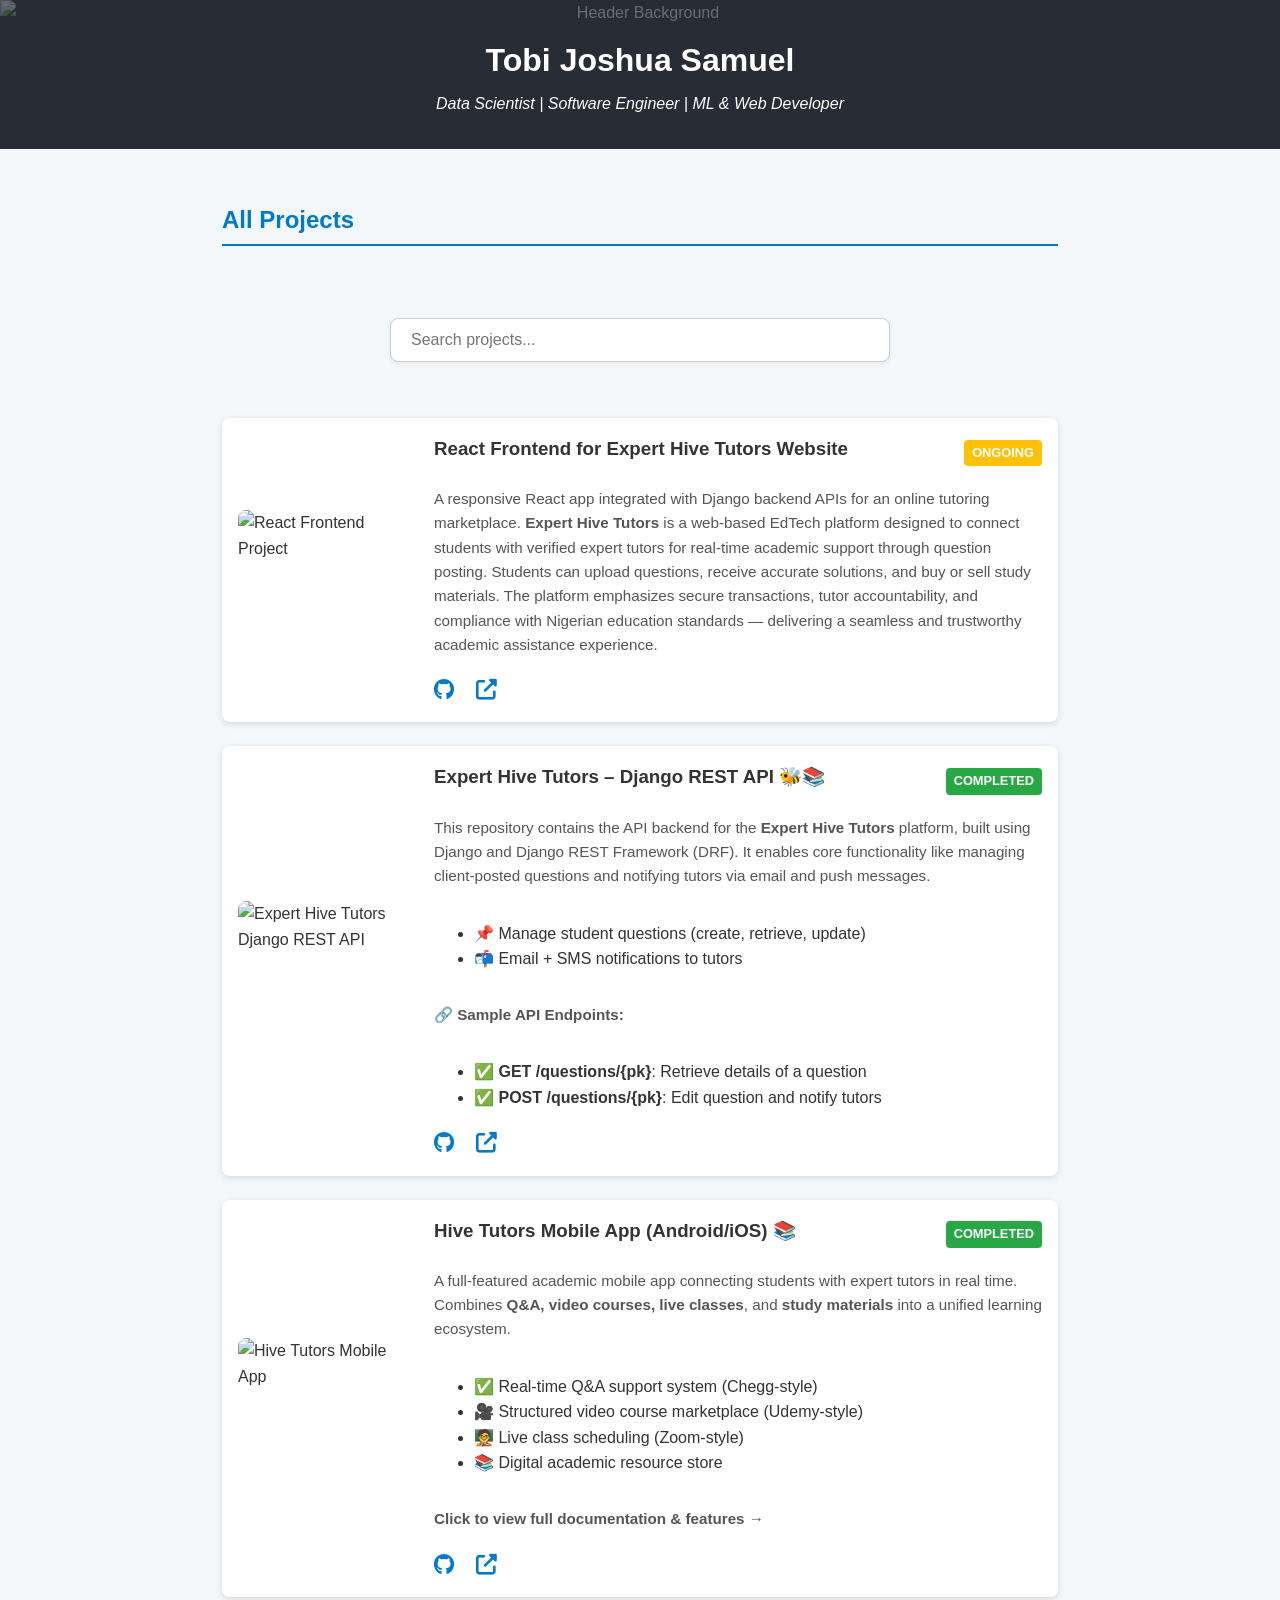
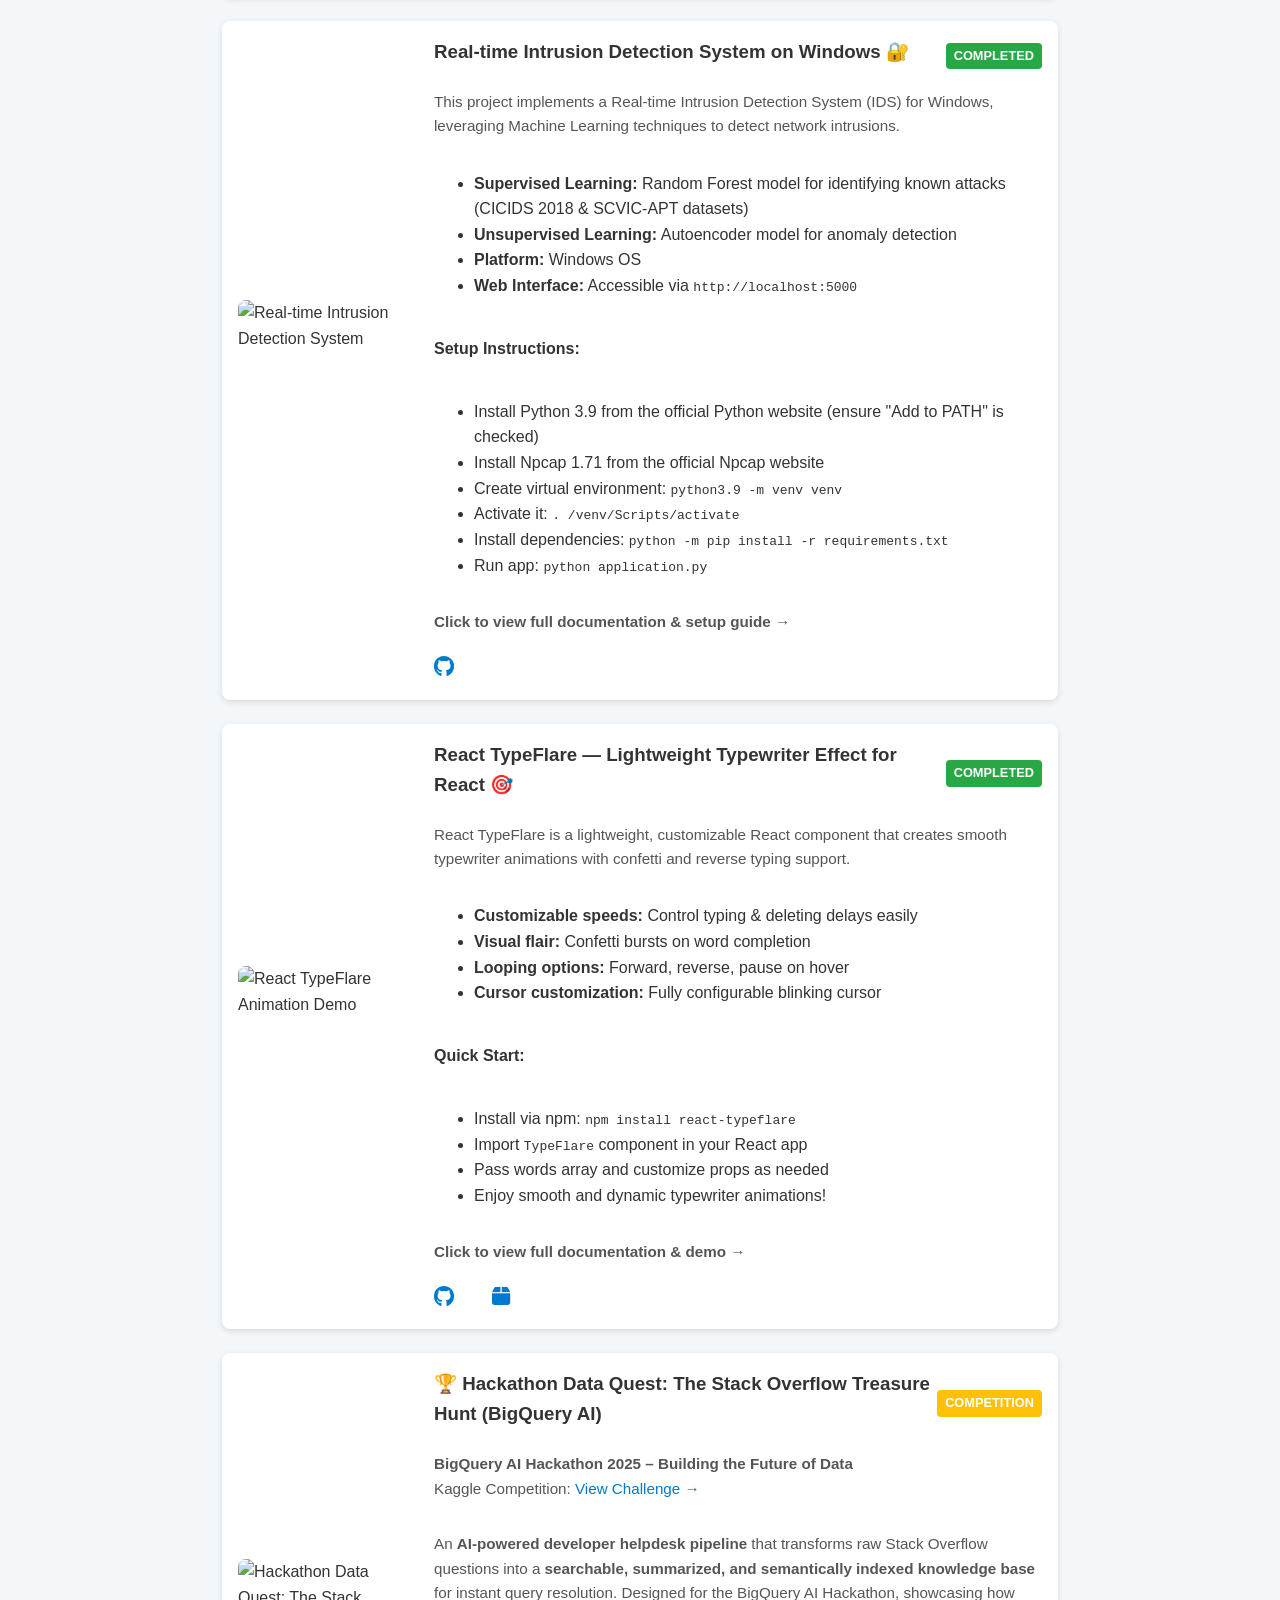
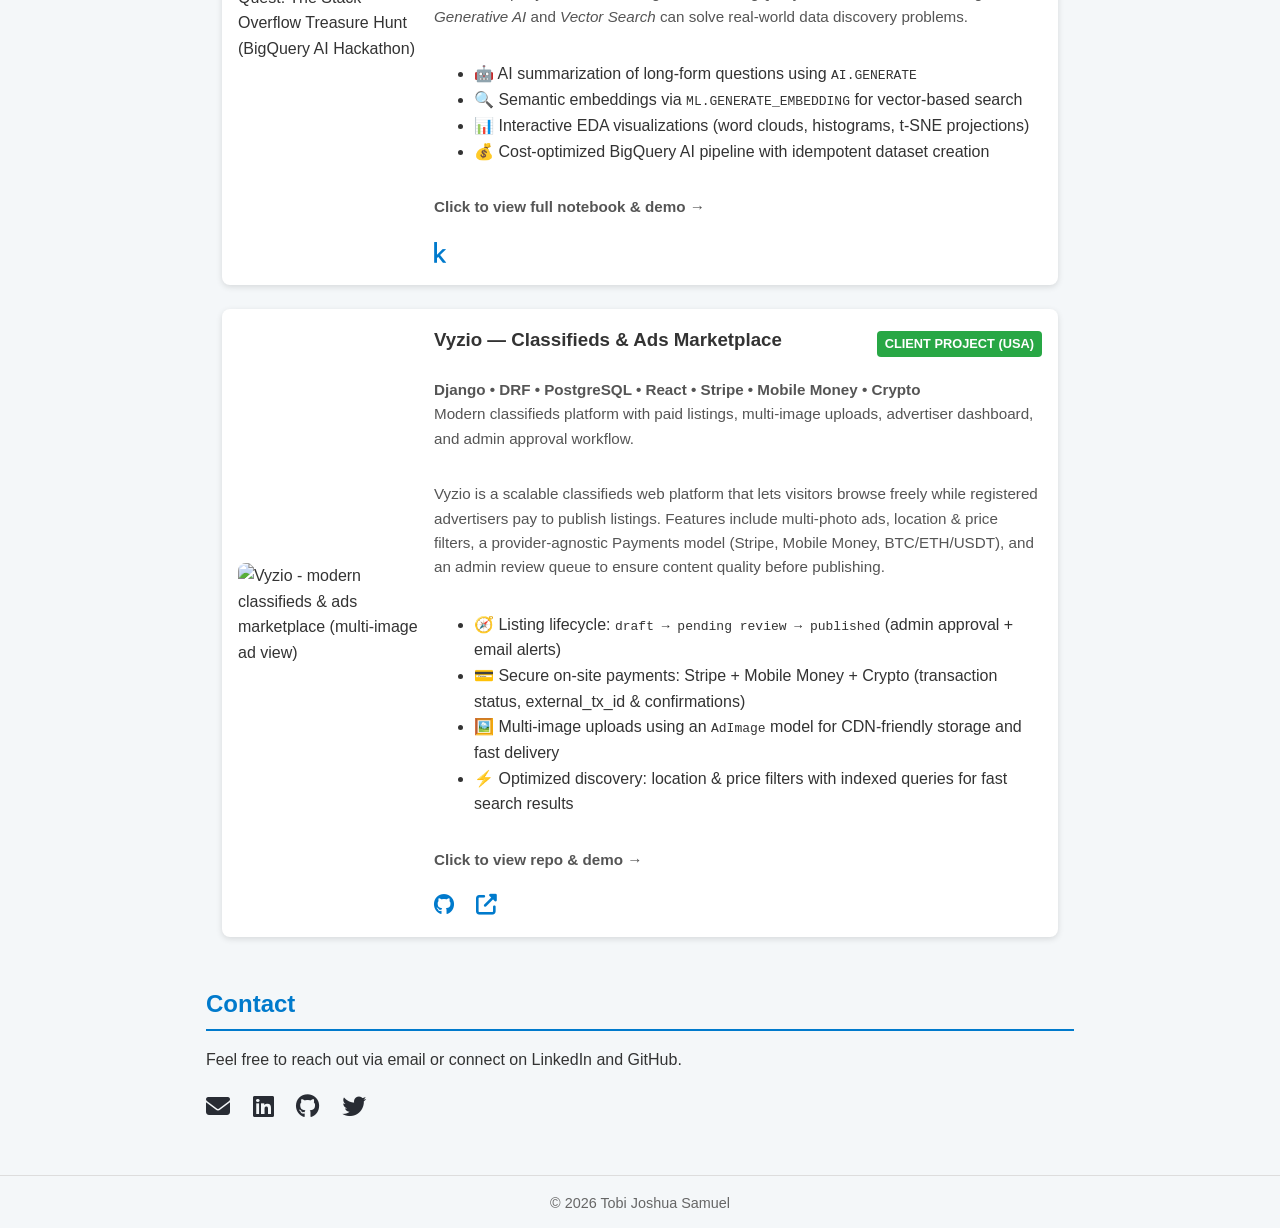
==== commit cf4f03df: "Update all-projects.html" ====
--- a/all-projects.html
+++ b/all-projects.html
@@ -678,10 +678,10 @@
     class="project-header-image"
   />
   <div class="project-content">
-    <div class="project-header">
-      <h3>Vyzio — Classifieds & Ads Marketplace</h3>
-      <span class="project-status completed">Personal Project</span>
-    </div>
+<div class="project-header">
+  <h3>Vyzio — Classifieds & Ads Marketplace</h3>
+  <span class="project-status completed">Client Project (USA)</span>
+</div>
 
     <p class="project-tagline">
       <strong>Django • DRF • PostgreSQL • React • Stripe • Mobile Money • Crypto</strong><br />
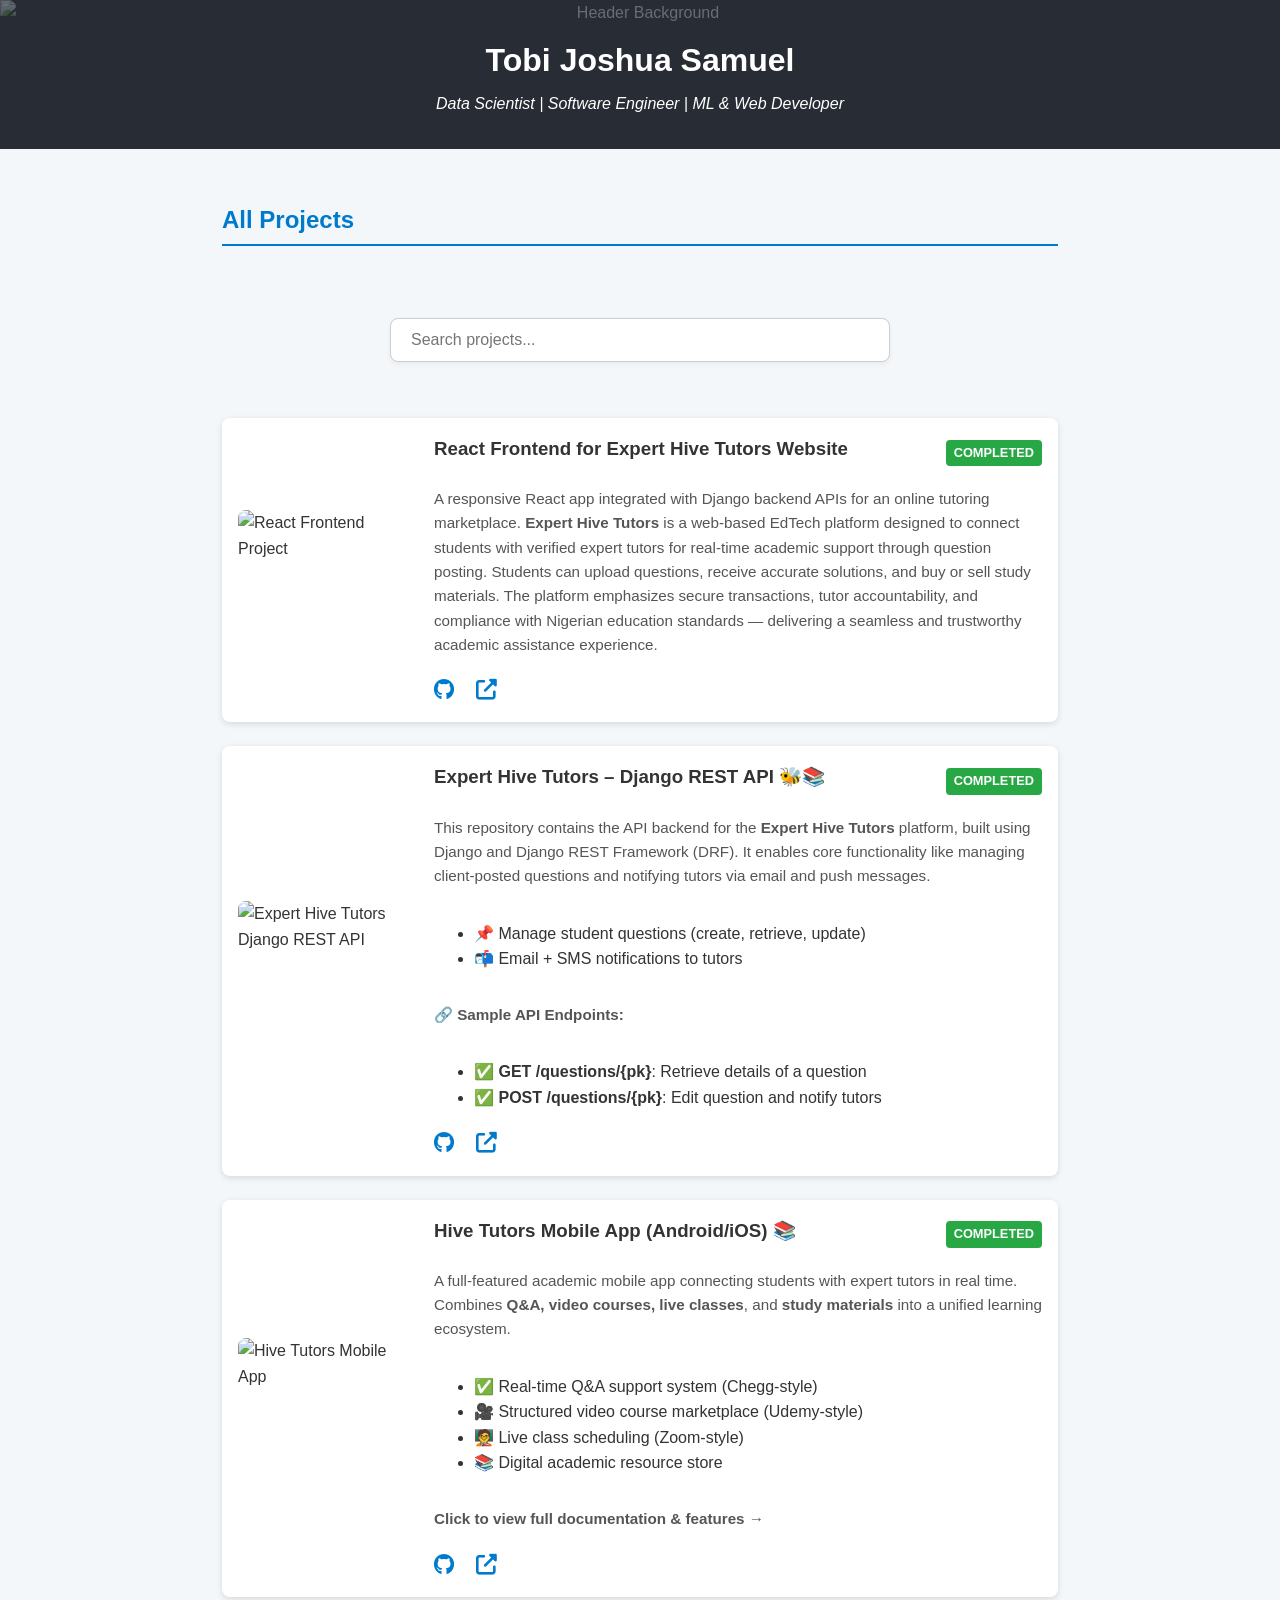
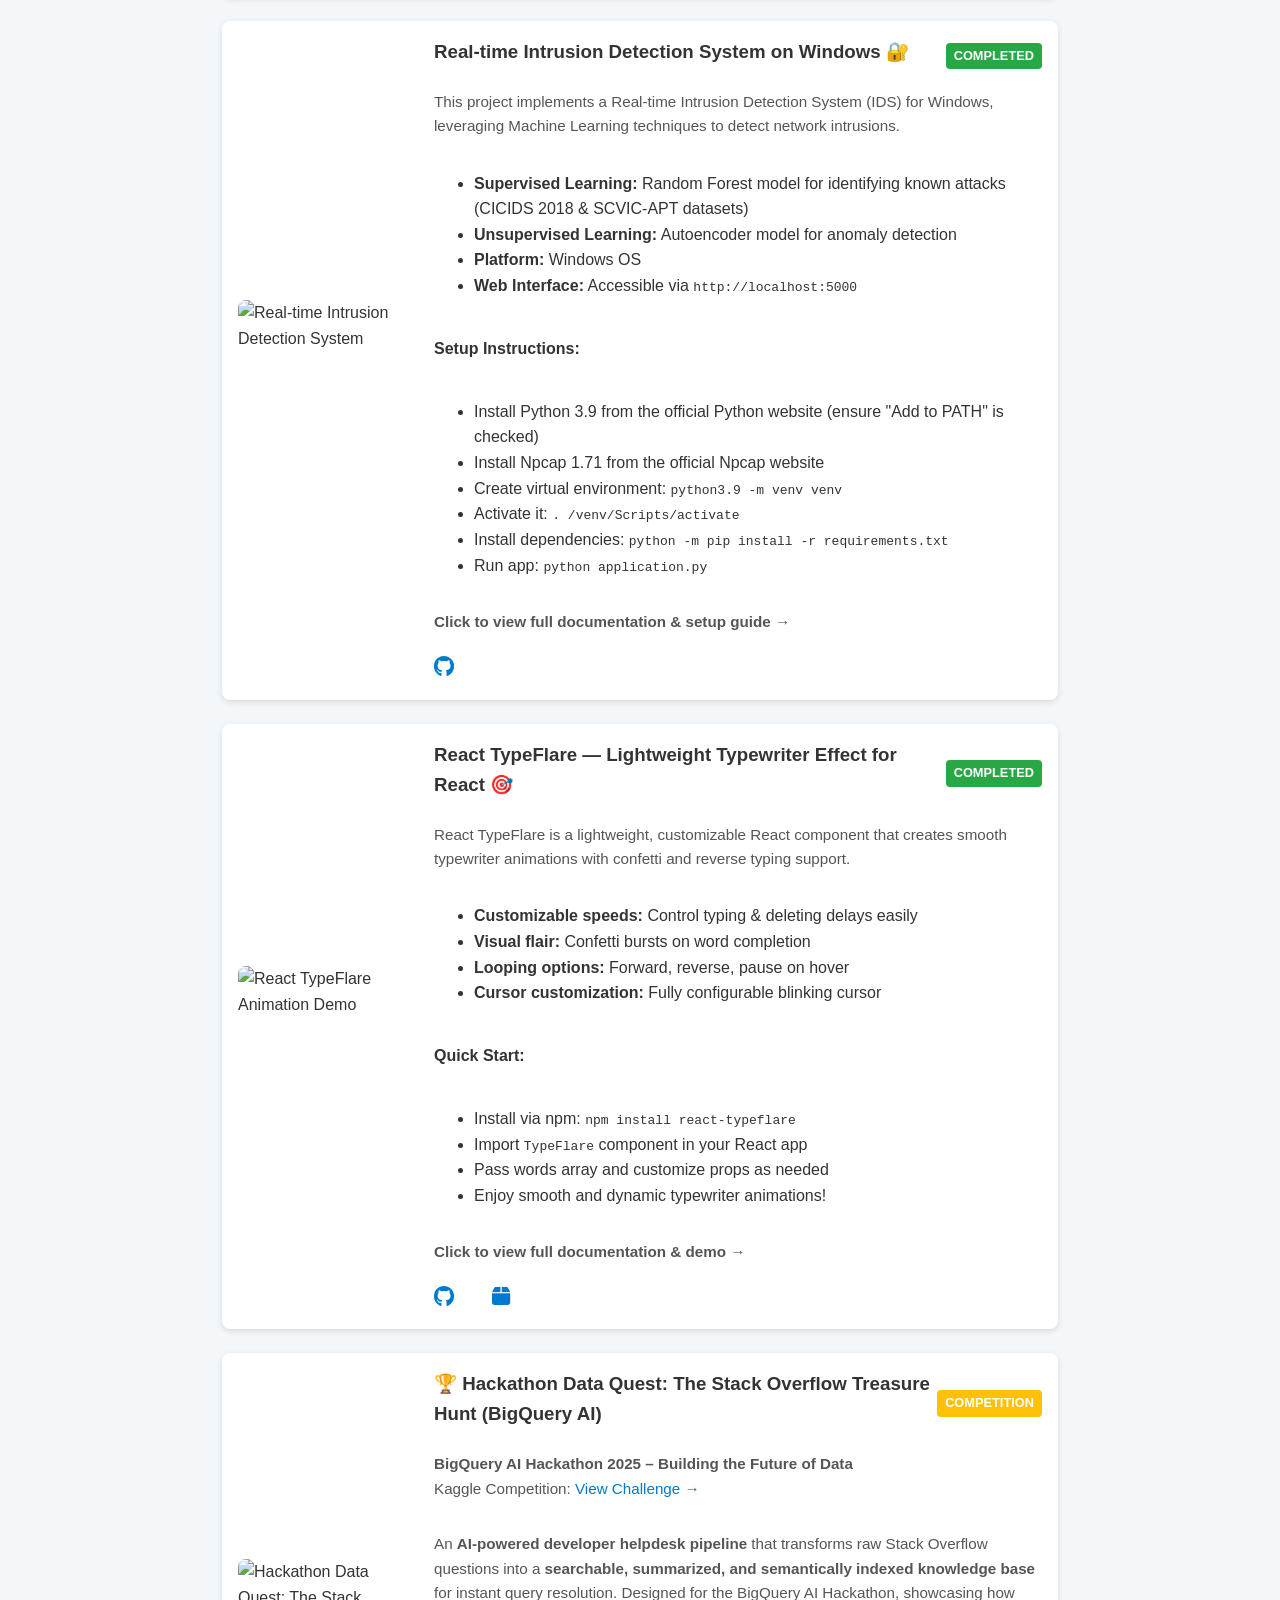
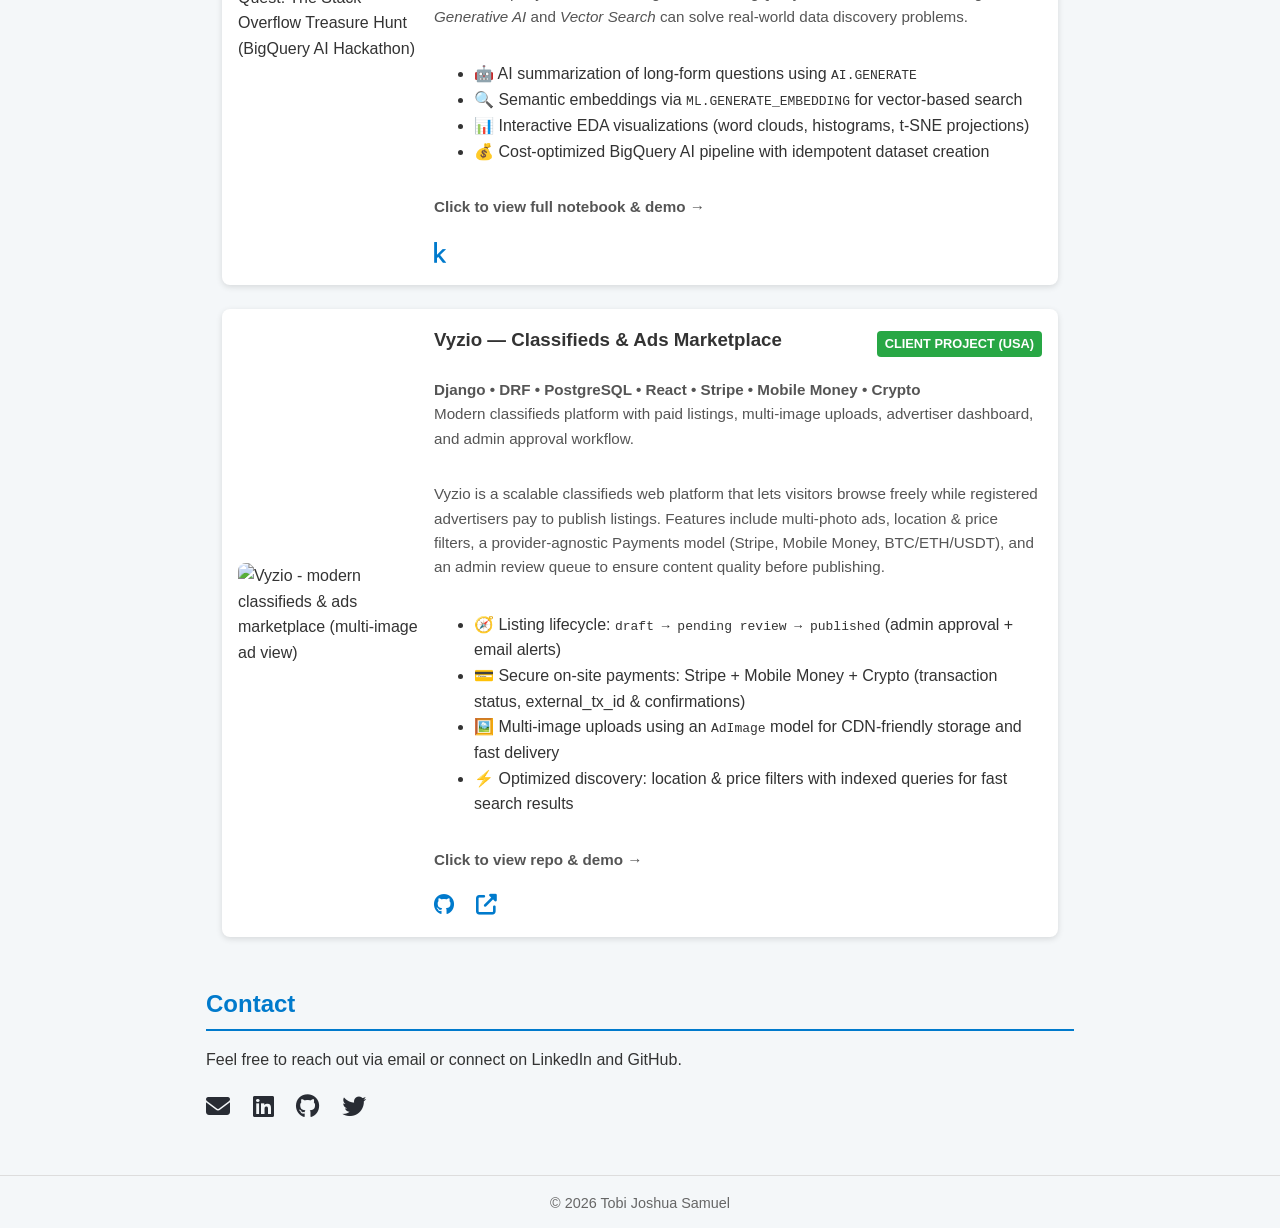
==== commit ff974fce: "Update all-projects.html" ====
--- a/all-projects.html
+++ b/all-projects.html
@@ -406,7 +406,7 @@
     <div class="project-content">
       <div class="project-header">
         <h3>React Frontend for Expert Hive Tutors Website</h3>
-        <span class="project-status ongoing">Ongoing</span>
+        <span class="project-status completed">Completed</span>
       </div>
       <p>
         A responsive React app integrated with Django backend APIs for an online tutoring marketplace.
@@ -418,7 +418,7 @@
         <a href="#" class="private-link" title="GitHub (Private)" aria-label="GitHub (Private)">
           <i class="fab fa-github"></i>
         </a>
-        <a href="#" class="private-link" title="Live Demo (Private)" aria-label="Live Demo (Private)">
+        <a href="https://experthivetutors.com/" class="public-link" title="Live Demo" aria-label="Live Demo">
           <i class="fas fa-external-link-alt"></i>
         </a>
       </div>
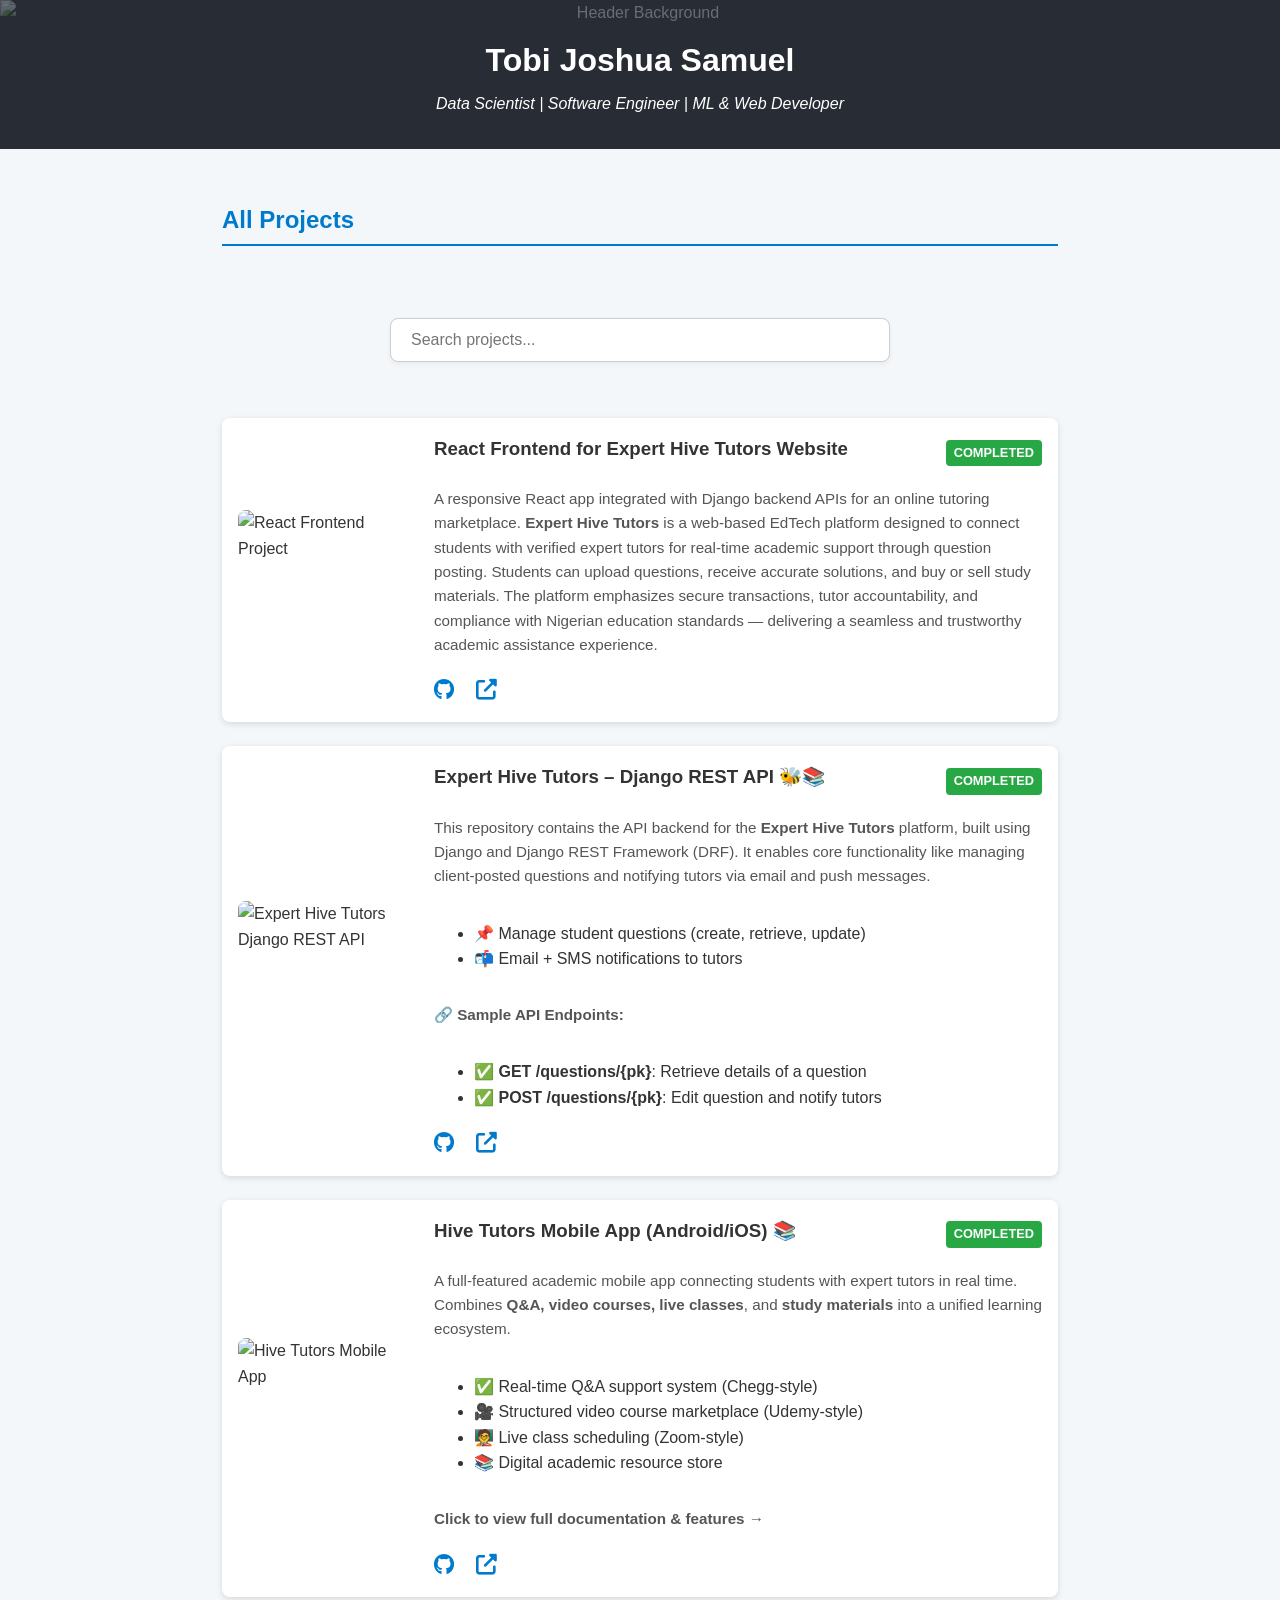
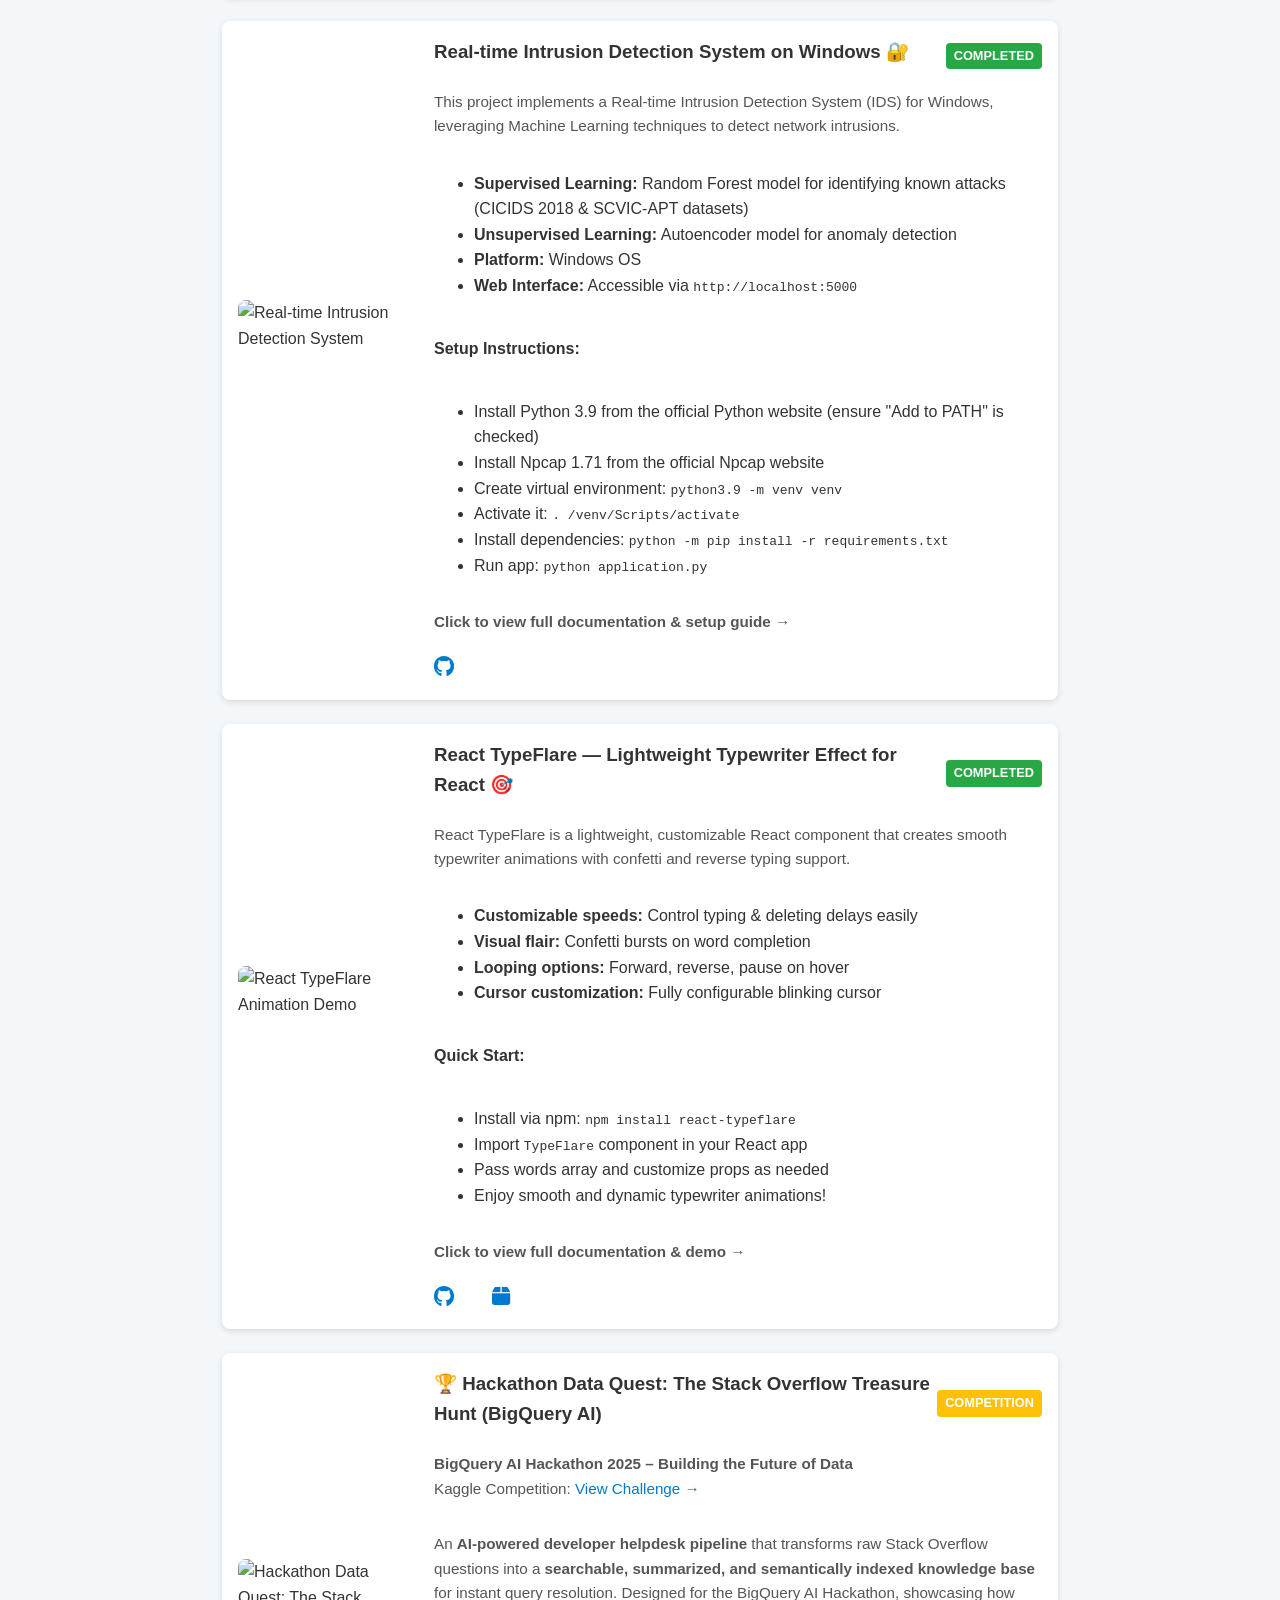
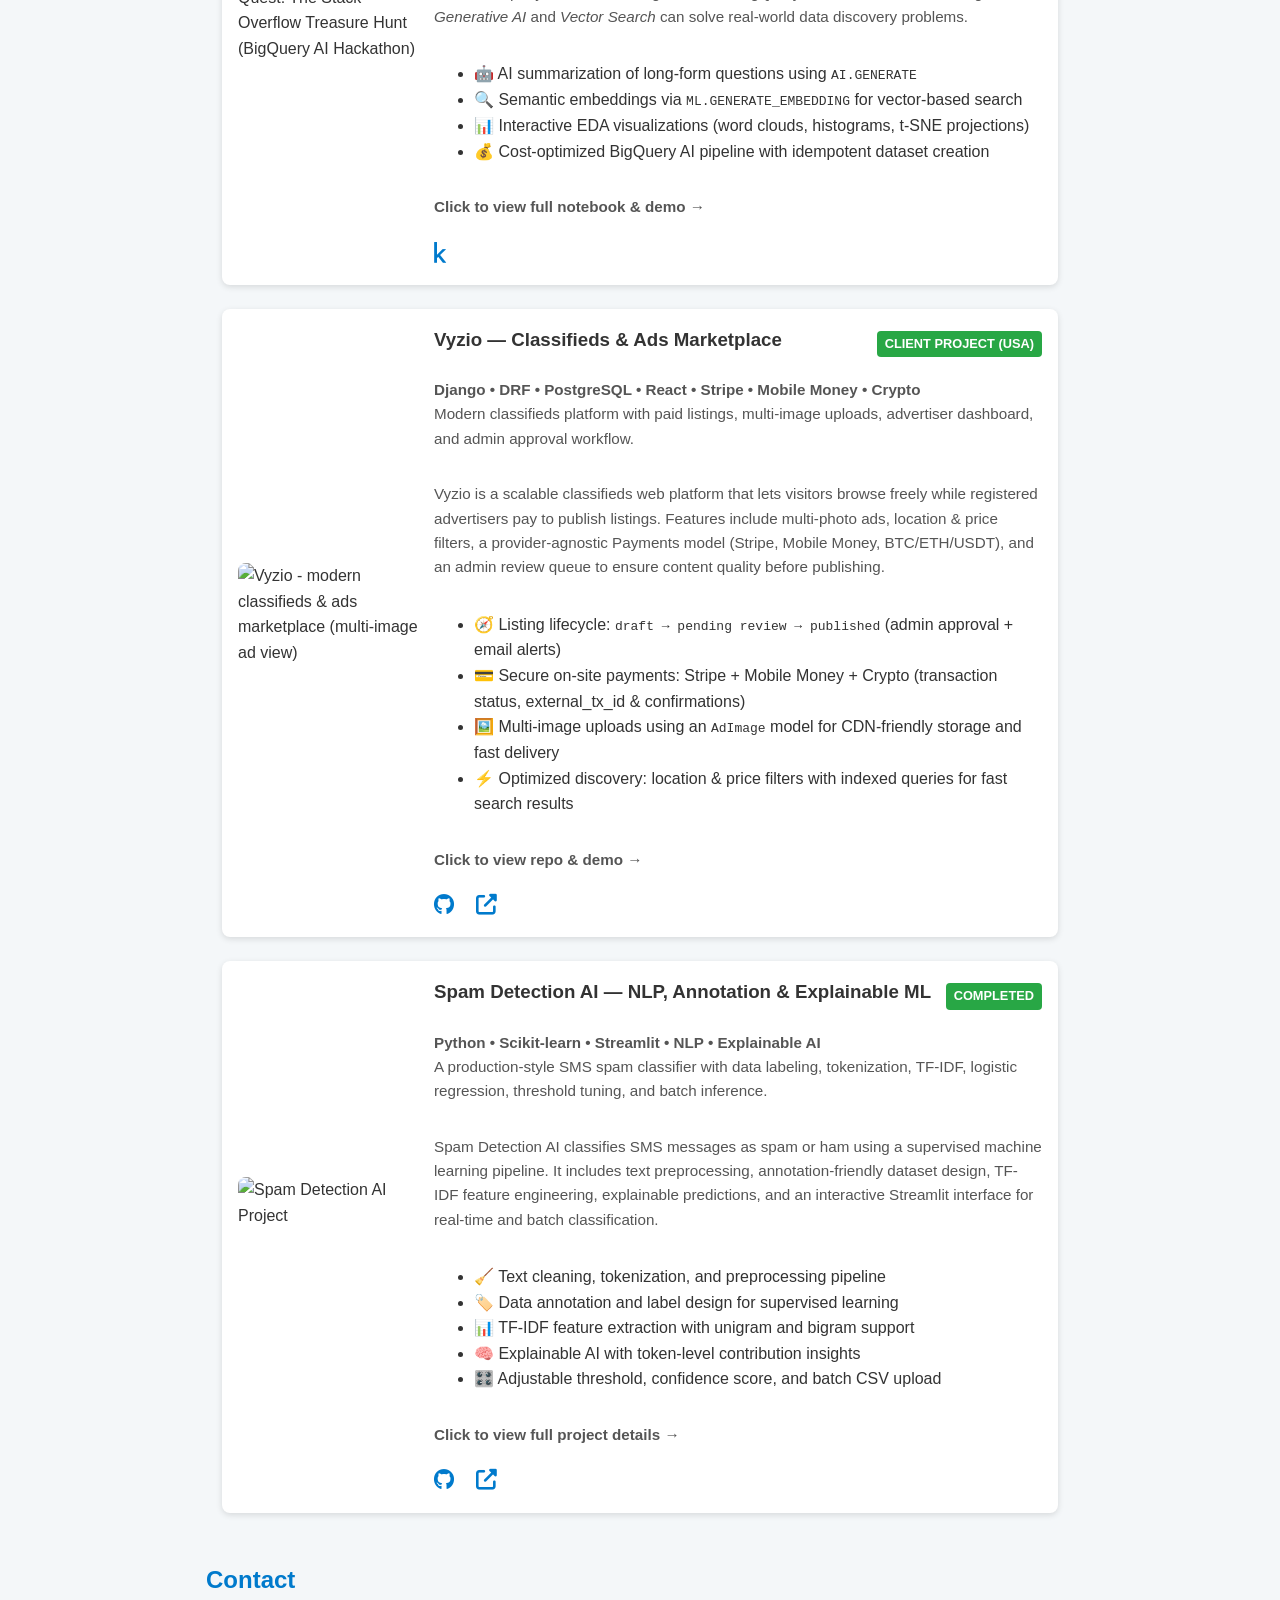
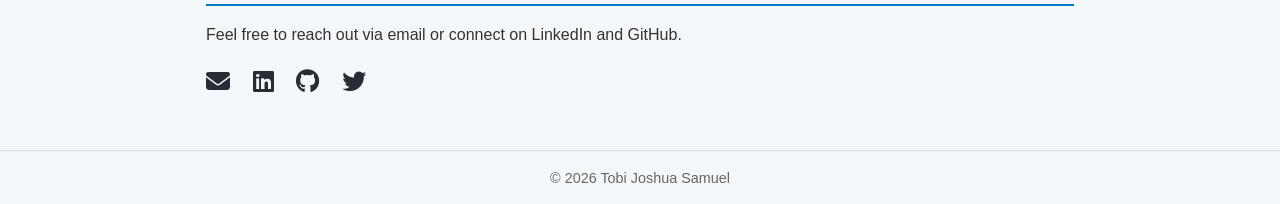
==== commit 637fc088: "Update all-projects.html" ====
--- a/all-projects.html
+++ b/all-projects.html
@@ -716,6 +716,58 @@
   </div>
 </div>
       
+
+  <div
+    class="project-card"
+    tabindex="0"
+    role="button"
+    aria-pressed="false"
+    data-private="false"
+    data-link="project.html?id=8"
+  >
+    <img
+      src="https://ik.imagekit.io/ooiob6xdv/image.png"
+      alt="Spam Detection AI Project"
+      class="project-header-image"
+    />
+    <div class="project-content">
+      <div class="project-header">
+        <h3>Spam Detection AI — NLP, Annotation & Explainable ML</h3>
+        <span class="project-status completed">Completed</span>
+      </div>
+
+      <p class="project-tagline">
+        <strong>Python • Scikit-learn • Streamlit • NLP • Explainable AI</strong><br />
+        A production-style SMS spam classifier with data labeling, tokenization, TF-IDF, logistic regression, threshold tuning, and batch inference.
+      </p>
+
+      <p>
+        Spam Detection AI classifies SMS messages as spam or ham using a supervised machine learning pipeline.
+        It includes text preprocessing, annotation-friendly dataset design, TF-IDF feature engineering, explainable predictions,
+        and an interactive Streamlit interface for real-time and batch classification.
+      </p>
+
+      <ul>
+        <li>🧹 Text cleaning, tokenization, and preprocessing pipeline</li>
+        <li>🏷️ Data annotation and label design for supervised learning</li>
+        <li>📊 TF-IDF feature extraction with unigram and bigram support</li>
+        <li>🧠 Explainable AI with token-level contribution insights</li>
+        <li>🎛️ Adjustable threshold, confidence score, and batch CSV upload</li>
+      </ul>
+
+      <p><strong>Click to view full project details →</strong></p>
+
+      <div class="project-links">
+        <a href="https://github.com/Tobi-joshua/Spam-Detection-AI" title="GitHub Repository" aria-label="GitHub Repository" target="_blank">
+          <i class="fab fa-github"></i>
+        </a>
+        <a href="project.html?id=8" title="Project Details" aria-label="Project Details">
+          <i class="fas fa-external-link-alt"></i>
+        </a>
+      </div>
+    </div>
+  </div>
+
     </section>
 
     <section class="contact">
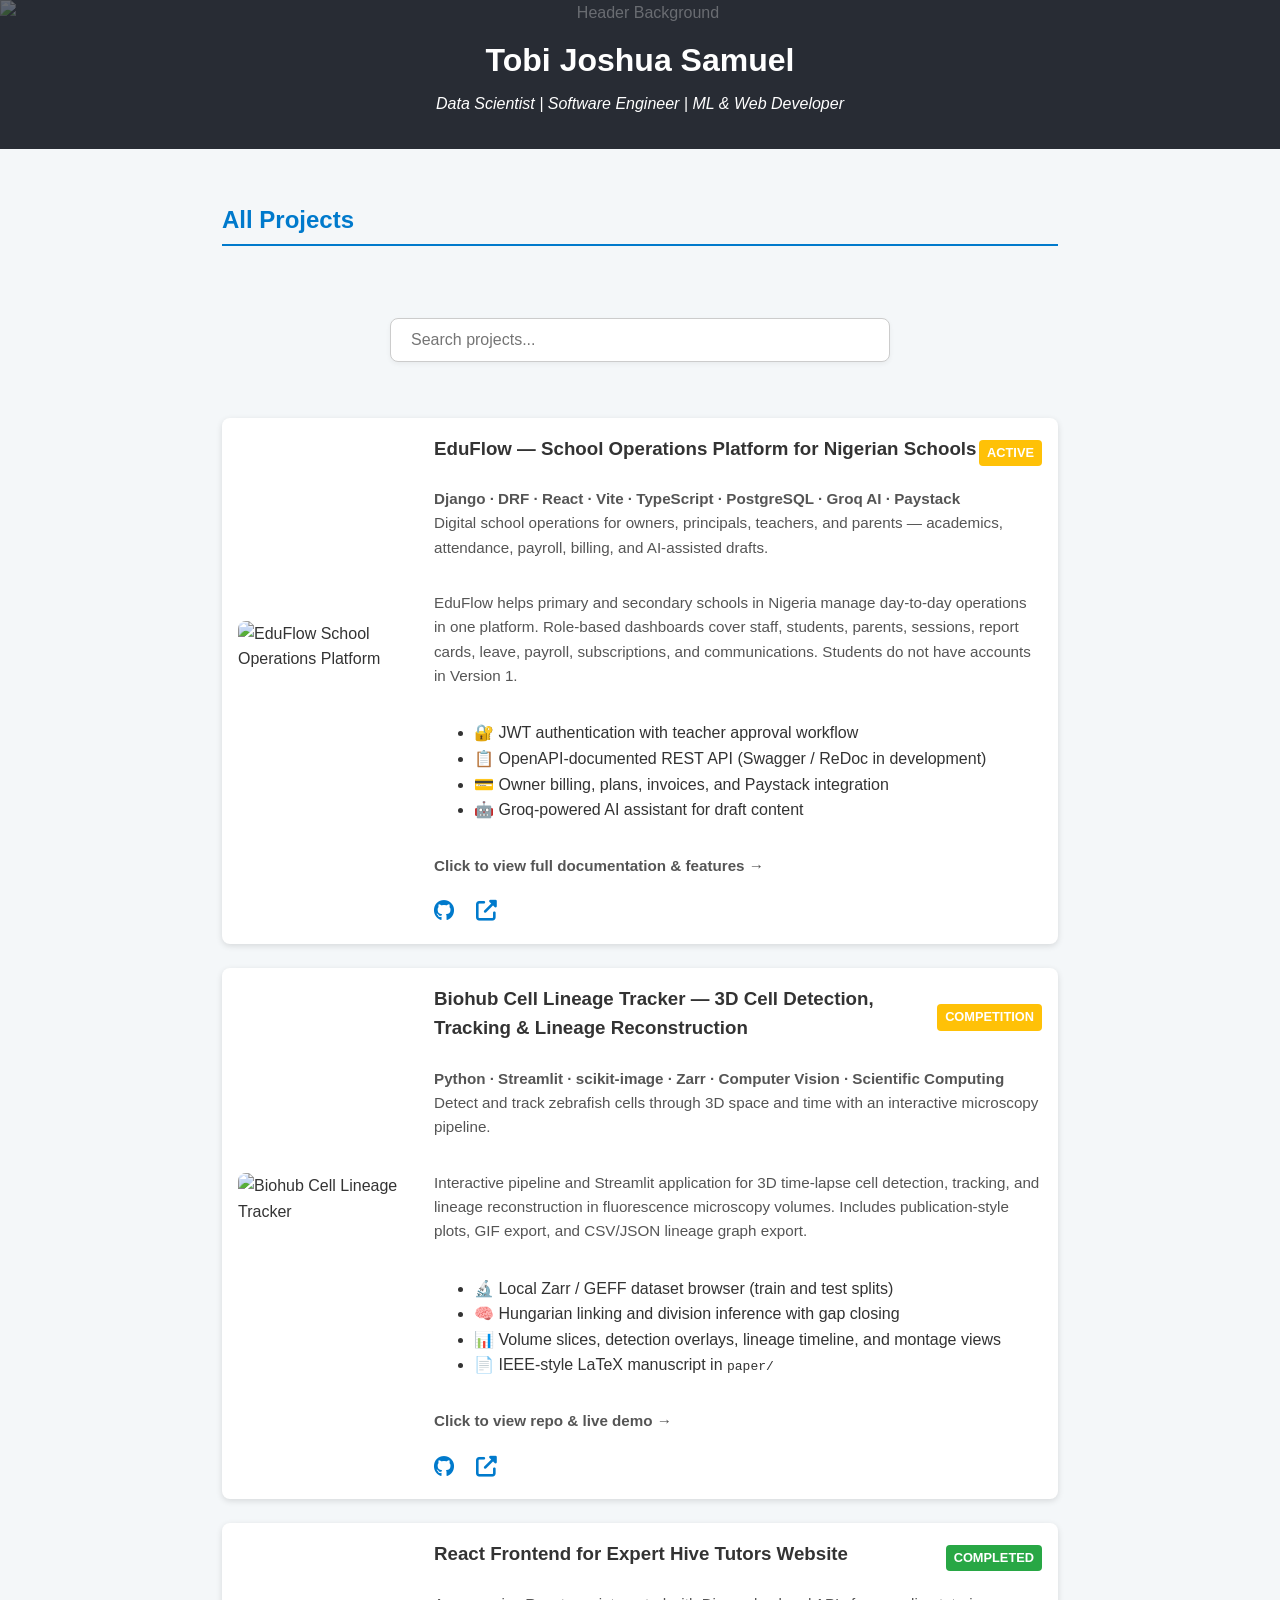
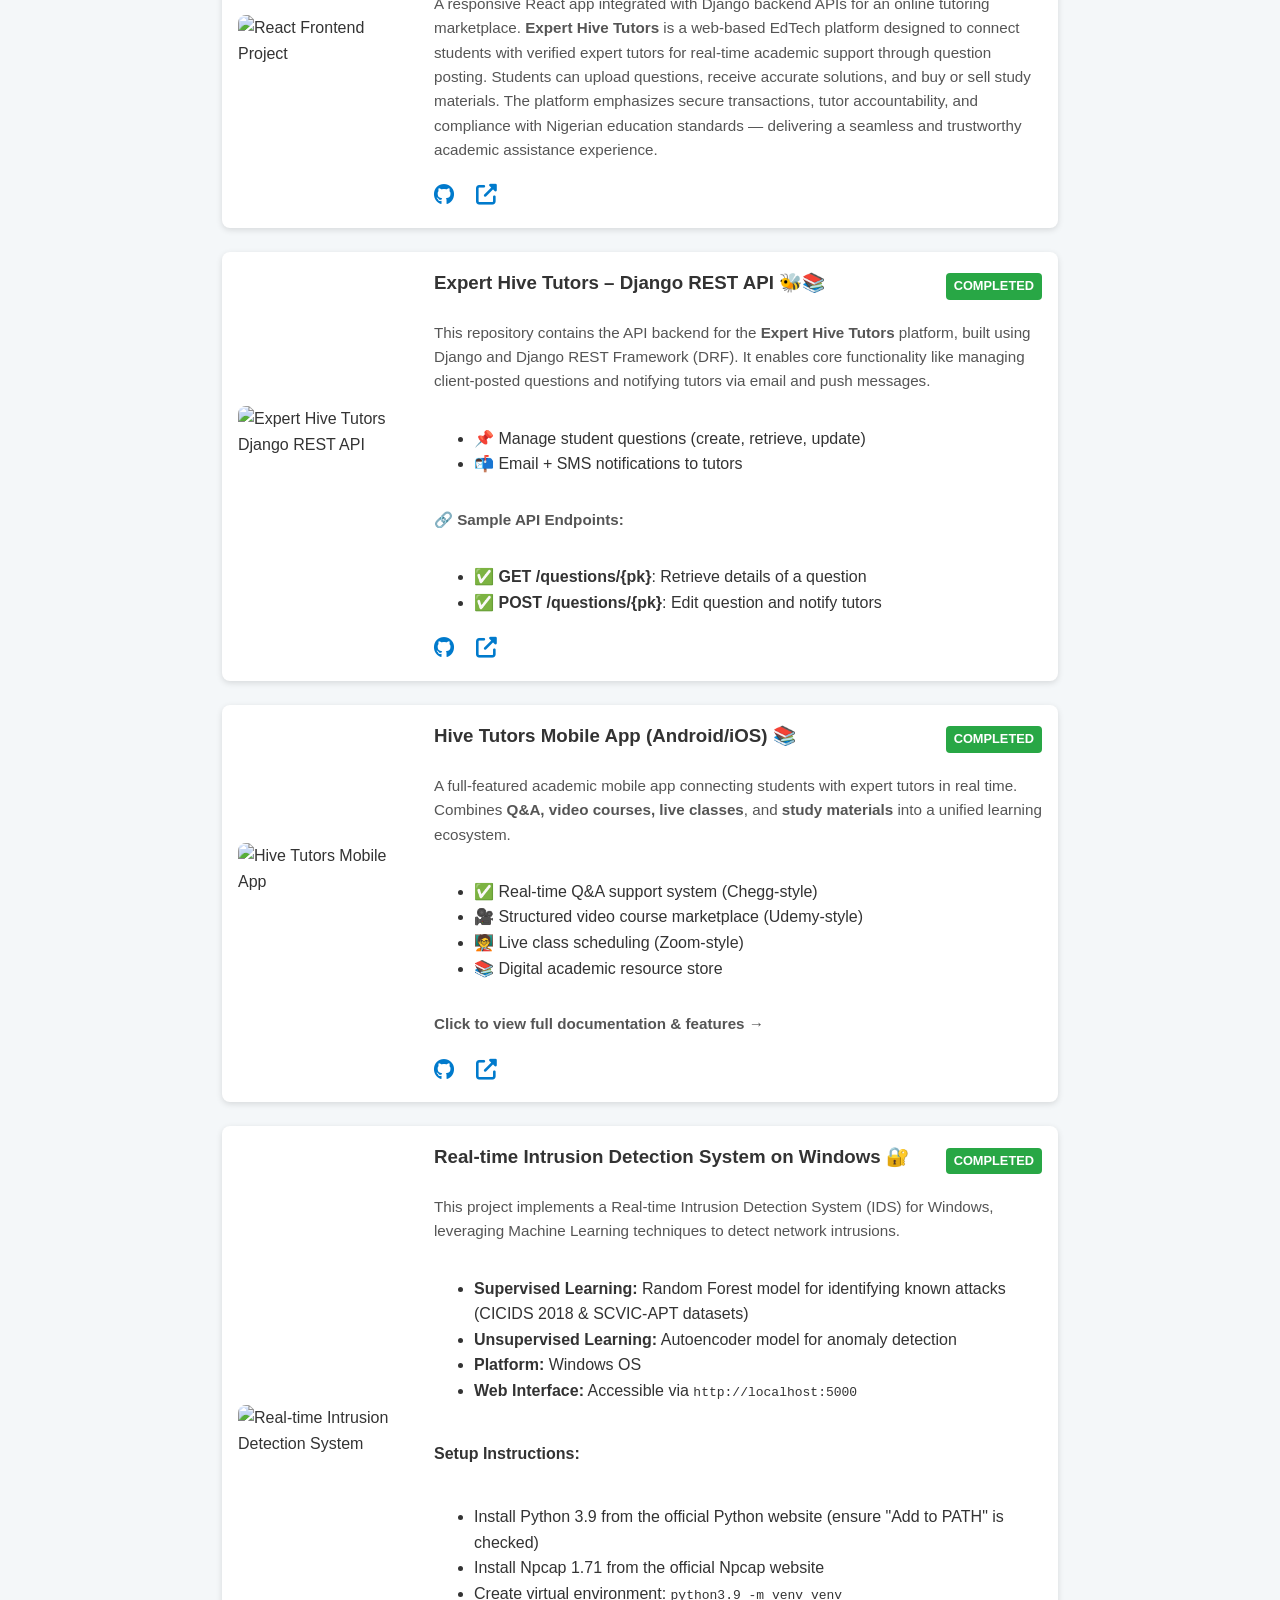
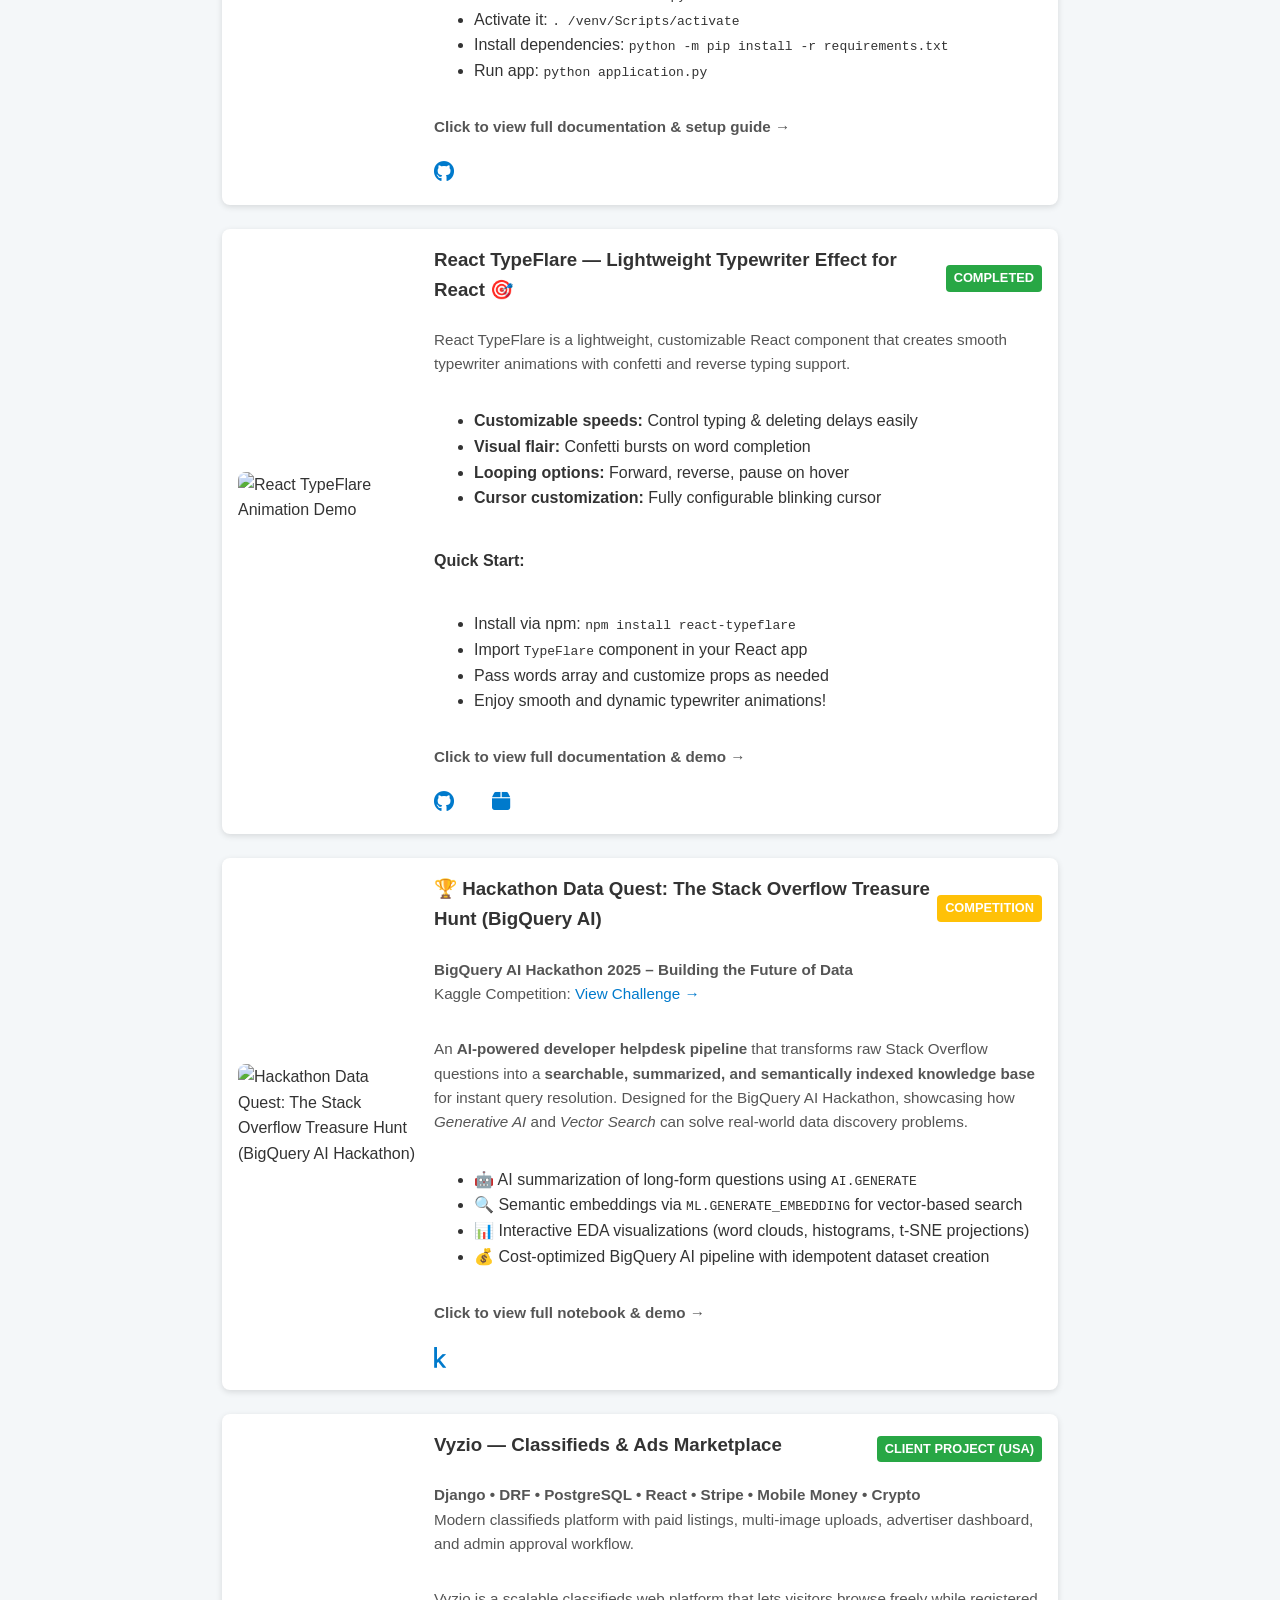
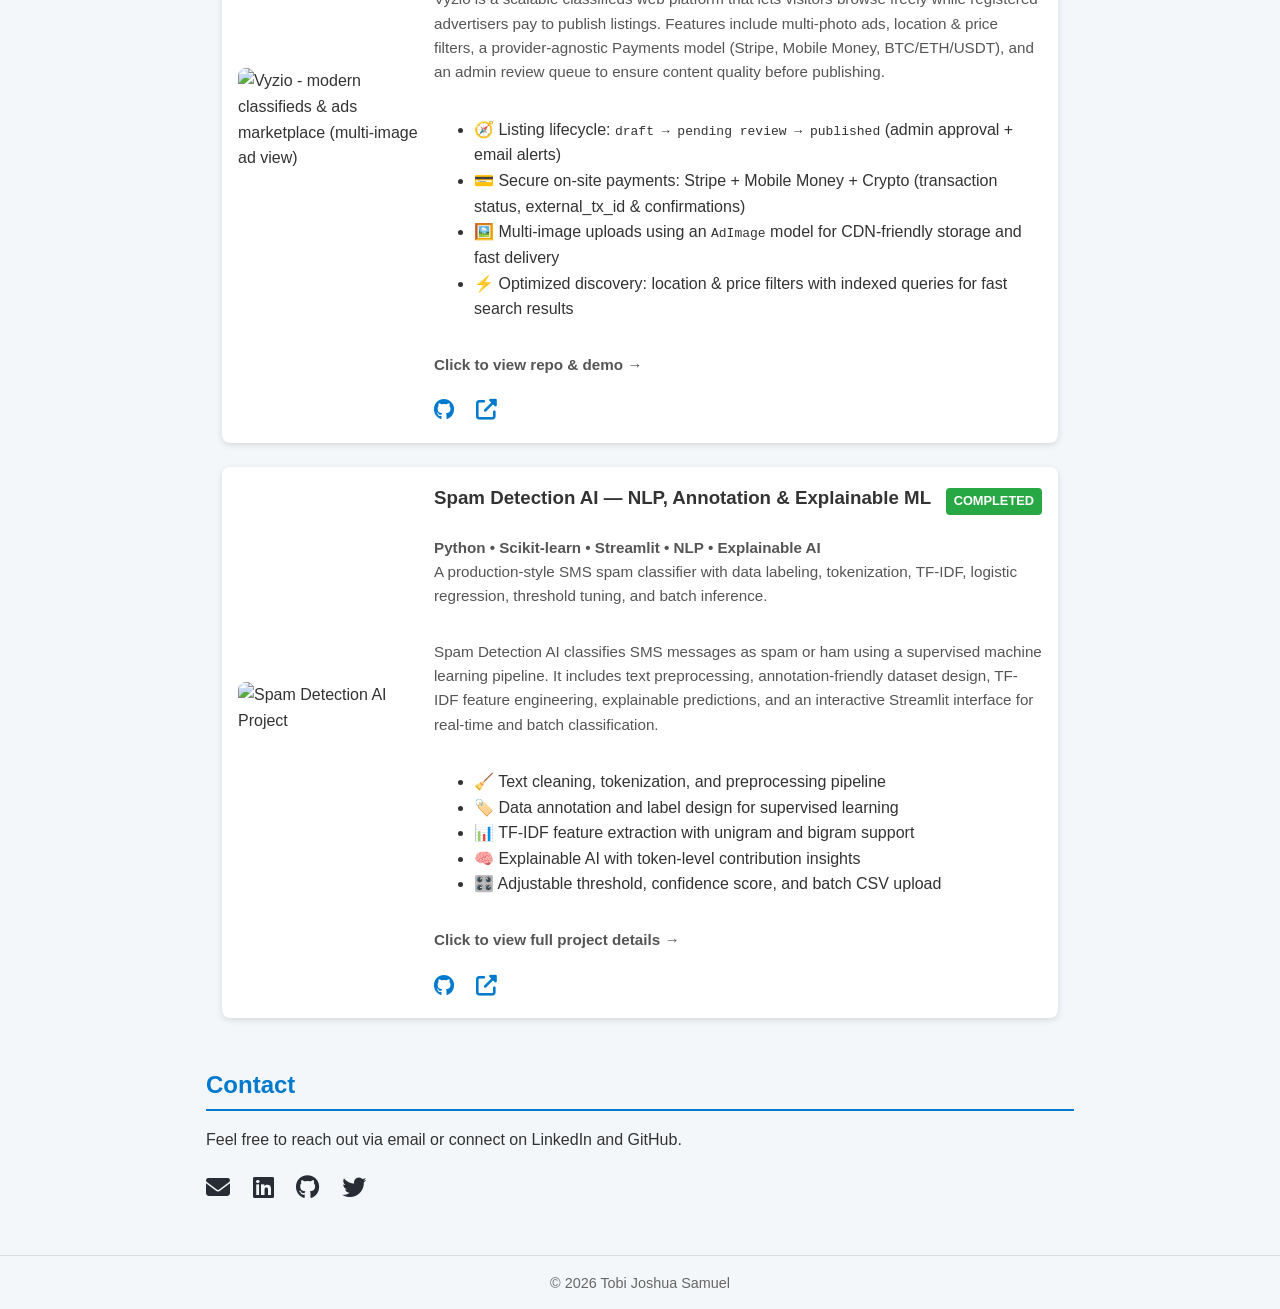
==== commit 0a62c6c0: "feat: add EduFlow and Biohub projects to portfolio - Add EduFlow school operations platform (private" ====
--- a/all-projects.html
+++ b/all-projects.html
@@ -389,6 +389,95 @@
       aria-label="Search Projects"
     />
   </section>
+
+  <div
+    class="project-card"
+    tabindex="0"
+    role="button"
+    aria-pressed="false"
+    data-private="false"
+    data-link="project.html?id=10"
+  >
+    <img
+      src="https://raw.githubusercontent.com/Tobi-joshua/EduFlowSoftware/main/image-1.png"
+      alt="EduFlow School Operations Platform"
+      class="project-header-image"
+    />
+    <div class="project-content">
+      <div class="project-header">
+        <h3>EduFlow — School Operations Platform for Nigerian Schools</h3>
+        <span class="project-status ongoing">Active</span>
+      </div>
+      <p class="project-tagline">
+        <strong>Django · DRF · React · Vite · TypeScript · PostgreSQL · Groq AI · Paystack</strong><br />
+        Digital school operations for owners, principals, teachers, and parents — academics, attendance, payroll, billing, and AI-assisted drafts.
+      </p>
+      <p>
+        EduFlow helps primary and secondary schools in Nigeria manage day-to-day operations in one platform.
+        Role-based dashboards cover staff, students, parents, sessions, report cards, leave, payroll, subscriptions, and communications.
+        Students do not have accounts in Version 1.
+      </p>
+      <ul>
+        <li>🔐 JWT authentication with teacher approval workflow</li>
+        <li>📋 OpenAPI-documented REST API (Swagger / ReDoc in development)</li>
+        <li>💳 Owner billing, plans, invoices, and Paystack integration</li>
+        <li>🤖 Groq-powered AI assistant for draft content</li>
+      </ul>
+      <p><strong>Click to view full documentation & features →</strong></p>
+      <div class="project-links">
+        <a href="#" class="private-link" title="GitHub (Private)" aria-label="GitHub (Private)">
+          <i class="fab fa-github"></i>
+        </a>
+        <a href="project.html?id=10" title="Project Details" aria-label="Project Details">
+          <i class="fas fa-external-link-alt"></i>
+        </a>
+      </div>
+    </div>
+  </div>
+
+  <div
+    class="project-card"
+    tabindex="0"
+    role="button"
+    aria-pressed="false"
+    data-private="false"
+    data-link="project.html?id=9"
+  >
+    <img
+      src="https://raw.githubusercontent.com/Tobi-joshua/Biohub---Cell-Tracking-During-Development/main/figures/pipeline_overview.png"
+      alt="Biohub Cell Lineage Tracker"
+      class="project-header-image"
+    />
+    <div class="project-content">
+      <div class="project-header">
+        <h3>Biohub Cell Lineage Tracker — 3D Cell Detection, Tracking & Lineage Reconstruction</h3>
+        <span class="project-status ongoing">Competition</span>
+      </div>
+      <p class="project-tagline">
+        <strong>Python · Streamlit · scikit-image · Zarr · Computer Vision · Scientific Computing</strong><br />
+        Detect and track zebrafish cells through 3D space and time with an interactive microscopy pipeline.
+      </p>
+      <p>
+        Interactive pipeline and Streamlit application for 3D time-lapse cell detection, tracking, and lineage reconstruction
+        in fluorescence microscopy volumes. Includes publication-style plots, GIF export, and CSV/JSON lineage graph export.
+      </p>
+      <ul>
+        <li>🔬 Local Zarr / GEFF dataset browser (train and test splits)</li>
+        <li>🧠 Hungarian linking and division inference with gap closing</li>
+        <li>📊 Volume slices, detection overlays, lineage timeline, and montage views</li>
+        <li>📄 IEEE-style LaTeX manuscript in <code>paper/</code></li>
+      </ul>
+      <p><strong>Click to view repo & live demo →</strong></p>
+      <div class="project-links">
+        <a href="https://github.com/Tobi-joshua/Biohub---Cell-Tracking-During-Development" title="GitHub Repository" aria-label="GitHub Repository" target="_blank">
+          <i class="fab fa-github"></i>
+        </a>
+        <a href="https://bioapp---cell-tracking-during-development-ezpjtah7icn2tfr8tie4.streamlit.app/" title="Live Streamlit Demo" aria-label="Live Demo" target="_blank">
+          <i class="fas fa-external-link-alt"></i>
+        </a>
+      </div>
+    </div>
+  </div>
 
   <div
     class="project-card"
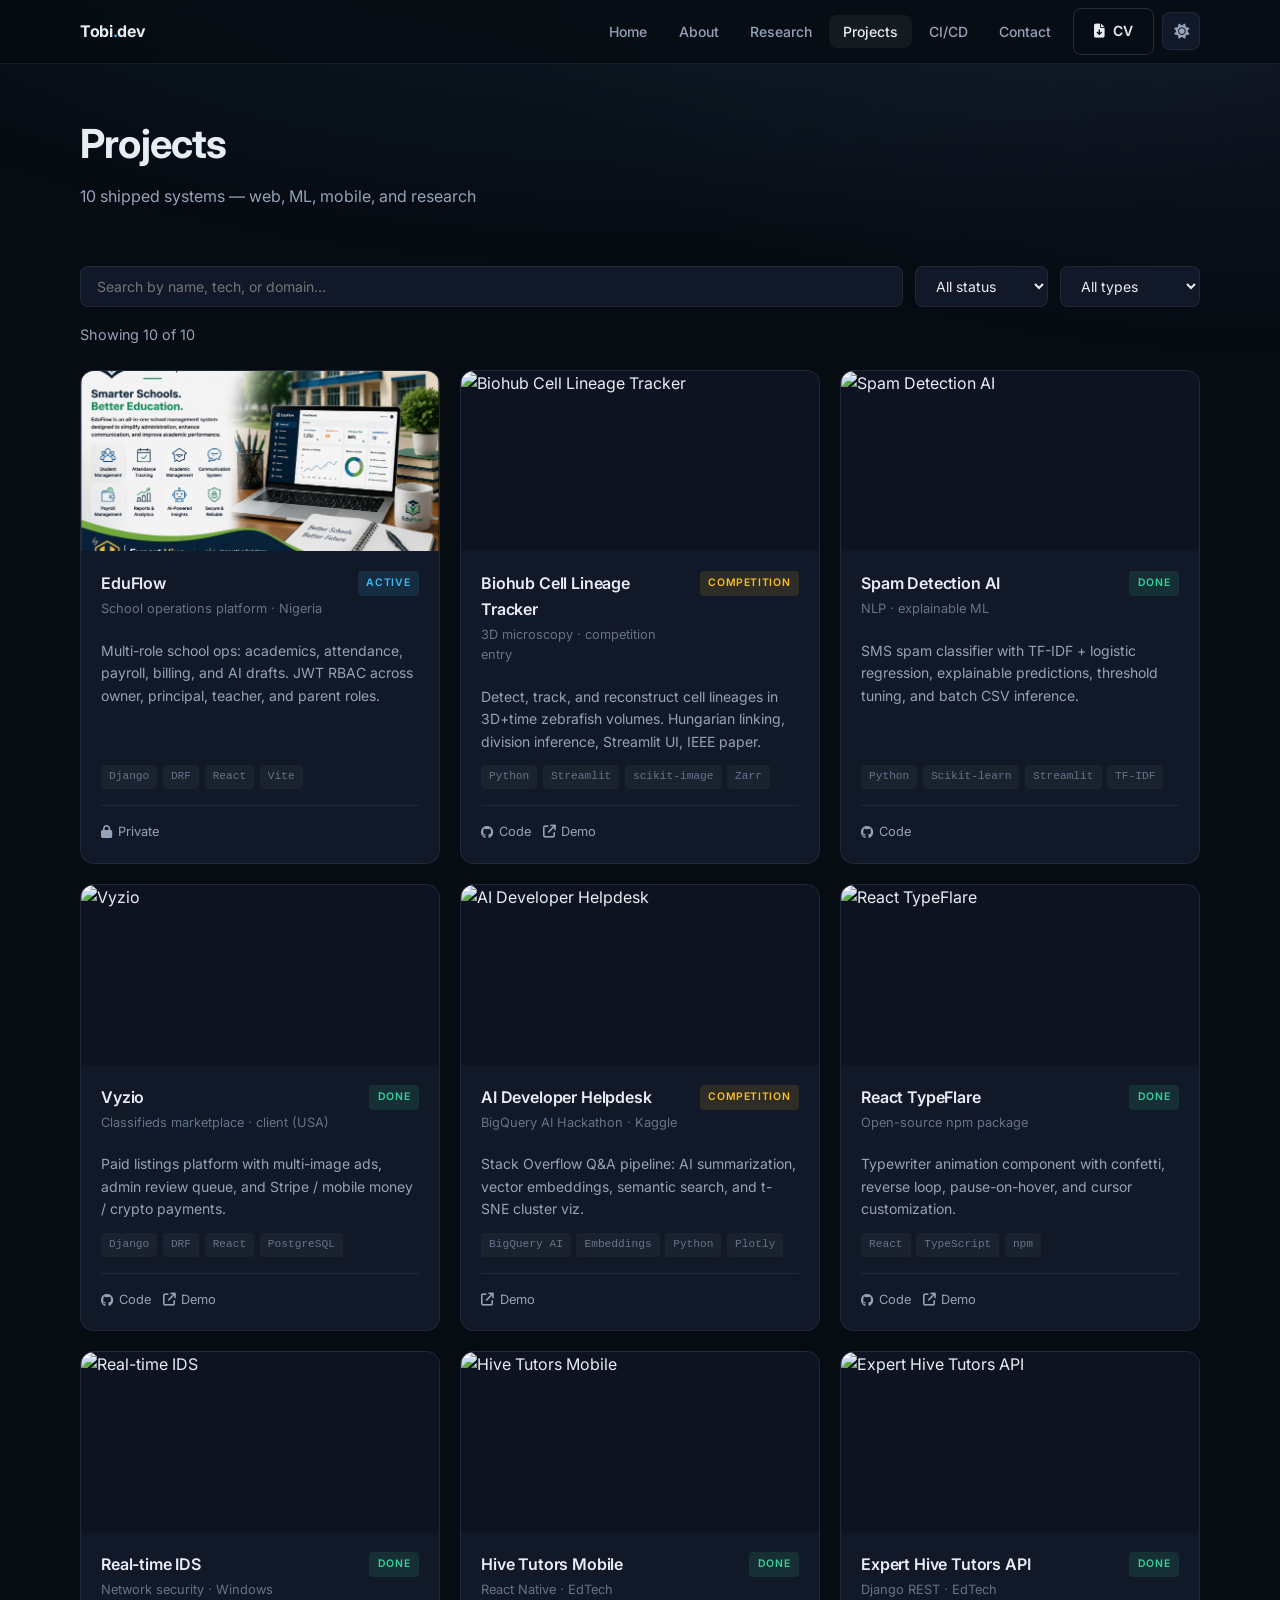
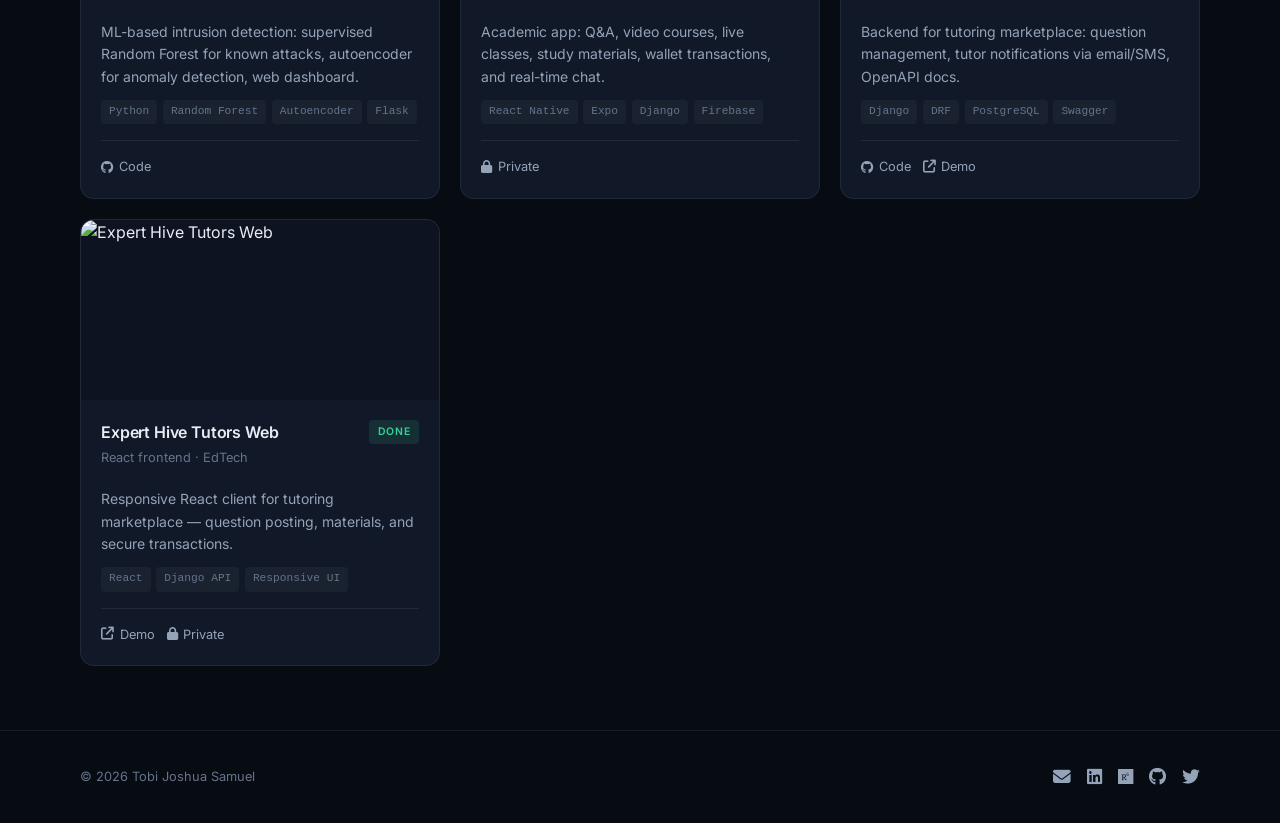
==== commit 0829f0ad: "Portfolio — Tobi Joshua Samuel Personal portfolio for a senior software engineer and data scientist." ====
--- a/all-projects.html
+++ b/all-projects.html
@@ -2,988 +2,12 @@
 <html lang="en">
 <head>
   <meta charset="UTF-8" />
-  <meta name="viewport" content="width=device-width, initial-scale=1" />
-  <title>Tobi Joshua Portfolio</title>
-
-  <!-- Favicon -->
-  <link rel="icon" href="https://ik.imagekit.io/experthivetutors/ChatGPT%20Image%20Aug%207,%202025,%2006_07_53%20AM.png?updatedAt=1754572188208" type="image/png" />
-
-  <!-- Font Awesome CDN for icons -->
-  <link
-    rel="stylesheet"
-    href="https://cdnjs.cloudflare.com/ajax/libs/font-awesome/6.7.2/css/all.min.css"
-    crossorigin="anonymous"
-    referrerpolicy="no-referrer"
-  />
-  
-  <!-- party.js CDN -->
-  <script src="https://cdn.jsdelivr.net/npm/party-js@latest/bundle/party.min.js"></script>
-
-  <style>
-    /* Reset + base styles */
-    * {
-      box-sizing: border-box;
-    }
-    body {
-      font-family: "Segoe UI", Tahoma, Geneva, Verdana, sans-serif;
-      margin: 0;
-      background: #f4f7f9;
-      color: #333;
-      line-height: 1.6;
-      user-select: none;
-    }
-    a {
-      color: #007acc;
-      text-decoration: none;
-      cursor: pointer;
-    }
-    a:hover {
-      text-decoration: underline;
-    }
-    header {
-      background: #282c34;
-      color: white;
-      padding: 2rem 1rem;
-      text-align: center;
-      position: relative;
-      overflow: hidden;
-    }
-    header img.header-image {
-      width: 100%;
-      max-height: 200px;
-      object-fit: cover;
-      opacity: 0.3;
-      position: absolute;
-      top: 0;
-      left: 0;
-      z-index: 0;
-    }
-    header h1, header p {
-      position: relative;
-      z-index: 1;
-    }
-    header h1 {
-      margin: 0.2rem 0;
-      font-weight: 700;
-    }
-    header p {
-      margin: 0.3rem 0 0;
-      font-style: italic;
-    }
-    main {
-      max-width: 900px;
-      margin: 2rem auto;
-      padding: 0 1rem;
-    }
-    section {
-      margin-bottom: 3rem;
-    }
-    section h2 {
-      border-bottom: 2px solid #007acc;
-      padding-bottom: 0.3rem;
-      margin-bottom: 1rem;
-      color: #007acc;
-    }
-    .about p {
-      font-size: 1.1rem;
-    }
-
-    .stacks {
-  margin: 3rem 0;
-  padding: 0 1rem;
-}
-
-.stacks h2 {
-  margin-bottom: 2rem;
-  text-align: left;
-  font-size:1.4rem;
-}
-
-.stack-category {
-  margin-bottom: 2.5rem;
-}
-
-.stack-category h3 {
-  margin-bottom: 1rem;
-  font-size: 1.3rem;
-  color: #007acc;
-  text-align: center; /* This remains centered */
-}
-
-.stack-items {
-  display: flex;
-  flex-wrap: wrap;
-  justify-content: center;
-  gap: 1rem;
-}
-
-.stack-item {
-  background-color: #f9f9f9;
-  padding: 0.6rem 1.1rem;
-  border-radius: 8px;
-  box-shadow: 0 2px 6px rgba(0, 0, 0, 0.05);
-  font-size: 0.95rem;
-  display: flex;
-  align-items: center;
-  gap: 0.5rem;
-  color: #333;
-  transition: transform 0.2s ease;
-}
-
-.stack-item:hover {
-  transform: translateY(-2px);
-  box-shadow: 0 4px 10px rgba(0, 0, 0, 0.08);
-}
-
-
-   .projects {
-  display: flex;
-  flex-direction: column;
-  gap: 1.5rem;
-  padding: 0 1rem;
-}
-.project-header {
-  display: flex;
-  justify-content: space-between;
-  align-items: center;
-}
-
-.project-status {
-  padding: 3px 8px;
-  font-size: 0.8rem;
-  font-weight: bold;
-  border-radius: 4px;
-  color: white;
-  text-transform: uppercase;
-}
-
-.project-status.completed {
-  background-color: #28a745; /* Green */
-}
-
-.project-status.ongoing {
-  background-color: #ffc107; /* Amber */
-}
-/* Project card base styles */
-.project-card {
-  display: flex;
-  gap: 1rem;
-  background: white;
-  border-radius: 8px;
-  box-shadow: 0 2px 6px rgba(0,0,0,0.12);
-  cursor: pointer;
-  user-select: none;
-  transition: box-shadow 0.3s ease, transform 0.3s ease;
-  padding: 1rem;
-  align-items: center;
-  min-height: 140px; 
-}
-
-.project-card:hover,
-.project-card:focus {
-  box-shadow: 0 8px 20px rgba(0,0,0,0.25);
-  transform: translateY(-5px);
-  outline: none;
-}
-
-.project-header-image {
-  width: 180px;
-  height: 120px;
-  object-fit: cover;
-  border-radius: 8px;
-  flex-shrink: 0;
-}
-
-.project-content {
-  flex: 1;
-  display: flex;
-  flex-direction: column;
-}
-
-.project-content h3 {
-  margin: 0 0 0.5rem 0;
-  word-break: break-word;
-}
-
-.project-content p {
-  color: #555;
-  font-size: 0.95rem;
-  margin-bottom: 1rem;
-  word-break: break-word;
-}
-
-.project-links {
-  margin-top: auto;
-}
-
-.project-links a {
-  margin-right: 1rem;
-  font-size: 1.3rem;
-  color: #007acc;
-  transition: color 0.3s ease;
-}
-
-.project-links a:hover,
-.project-links a:focus {
-  color: #004d99;
-  outline: none;
-}
-
-/* Responsive styles */
-@media (max-width: 600px) {
-  .project-card {
-    flex-direction: column;
-    align-items: flex-start;
-    min-height: auto;
-  }
-
-  .project-header-image {
-    width: 100%;
-    max-height: 200px;
-    height: auto;
-    border-radius: 8px 8px 0 0;
-  }
-
-  .project-content {
-    width: 100%;
-  }
-
-  .project-content h3,
-  .project-content p {
-    margin-left: 0;
-  }
-
-  .project-links {
-    margin-top: 1rem;
-  }
-}
-    .contact p {
-      font-size: 1rem;
-    }
-    .social-links a {
-      font-size: 1.5rem;
-      margin-right: 1rem;
-      color: #282c34;
-      transition: color 0.3s ease;
-      position: relative;
-      cursor: pointer;
-    }
-    .social-links a:hover {
-      color: #007acc;
-    }
-    footer {
-      text-align: center;
-      padding: 1rem;
-      font-size: 0.9rem;
-      color: #666;
-      border-top: 1px solid #ddd;
-      margin-top: 3rem;
-    }
-
-    
-    #modal {
-      position: fixed;
-      top: 0; left: 0; right: 0; bottom: 0;
-      background: rgba(0,0,0,0.6);
-      display: none;
-      align-items: center;
-      justify-content: center;
-      z-index: 10000;
-    }
-    #modal .modal-content {
-      background: white;
-      padding: 2rem;
-      border-radius: 8px;
-      max-width: 400px;
-      text-align: center;
-      box-shadow: 0 4px 15px rgba(0,0,0,0.3);
-    }
-    #modal button {
-      margin-top: 1rem;
-      padding: 0.5rem 1.2rem;
-      background: #007acc;
-      border: none;
-      border-radius: 4px;
-      color: white;
-      cursor: pointer;
-      font-size: 1rem;
-    }
-    #modal button:hover {
-      background: #005f99;
-    }
-/* Visually hidden label for accessibility */
-.visually-hidden {
-  position: absolute;
-  left: -10000px;
-  top: auto;
-  width: 1px;
-  height: 1px;
-  overflow: hidden;
-}
-
-.search-container {
-  display: flex;
-  justify-content: center;
-  margin: 2rem 0;
-  padding: 0 1rem;
-}
-
-#searchInput {
-  width: 100%;
-  max-width: 500px;
-  padding: 0.75rem 1.25rem;
-  font-size: 1rem;
-  border: 1.5px solid #ccc;
-  border-radius: 8px;
-  box-shadow: 0 2px 5px rgba(0, 0, 0, 0.05);
-  transition: border-color 0.3s ease, box-shadow 0.3s ease;
-}
-
-#searchInput:focus {
-  outline: none;
-  border-color: #007acc;
-  box-shadow: 0 0 0 3px rgba(0, 122, 204, 0.2);
-}
-
-.view-all-container {
-  text-align: center;
-  margin-top: 30px;
-}
-
-.view-all-button {
-  display: inline-block;
-  padding: 12px 24px;
-  background-color: #6a0dad; 
-  color: #fff;
-  border: none;
-  border-radius: 4px;
-  font-weight: bold;
-  text-decoration: none;
-  transition: background-color 0.3s ease;
-}
-
-.view-all-button:hover {
-  background-color: #5a009c; 
-}
-
-  </style>
+  <meta http-equiv="refresh" content="0; url=projects.html" />
+  <link rel="canonical" href="projects.html" />
+  <title>Redirecting…</title>
+  <script>location.replace("projects.html");</script>
 </head>
 <body>
-  <header>
-    <img src="https://ik.imagekit.io/experthivetutors/ChatGPT%20Image%20Aug%207,%202025,%2006_19_48%20AM.png?updatedAt=1754572813223" alt="Header Background" class="header-image" />
-    <h1>Tobi Joshua Samuel</h1>
-    <p>Data Scientist | Software Engineer | ML & Web Developer</p>
-  </header>
-
-  <main>
-
- <section class="projects">
-  <h2>All Projects</h2>
-
-  <section class="search-container">
-    <label for="searchInput" class="visually-hidden">Search Projects</label>
-    <input
-      type="text"
-      id="searchInput"
-      placeholder="Search projects..."
-      aria-label="Search Projects"
-    />
-  </section>
-
-  <div
-    class="project-card"
-    tabindex="0"
-    role="button"
-    aria-pressed="false"
-    data-private="false"
-    data-link="project.html?id=10"
-  >
-    <img
-      src="https://raw.githubusercontent.com/Tobi-joshua/EduFlowSoftware/main/image-1.png"
-      alt="EduFlow School Operations Platform"
-      class="project-header-image"
-    />
-    <div class="project-content">
-      <div class="project-header">
-        <h3>EduFlow — School Operations Platform for Nigerian Schools</h3>
-        <span class="project-status ongoing">Active</span>
-      </div>
-      <p class="project-tagline">
-        <strong>Django · DRF · React · Vite · TypeScript · PostgreSQL · Groq AI · Paystack</strong><br />
-        Digital school operations for owners, principals, teachers, and parents — academics, attendance, payroll, billing, and AI-assisted drafts.
-      </p>
-      <p>
-        EduFlow helps primary and secondary schools in Nigeria manage day-to-day operations in one platform.
-        Role-based dashboards cover staff, students, parents, sessions, report cards, leave, payroll, subscriptions, and communications.
-        Students do not have accounts in Version 1.
-      </p>
-      <ul>
-        <li>🔐 JWT authentication with teacher approval workflow</li>
-        <li>📋 OpenAPI-documented REST API (Swagger / ReDoc in development)</li>
-        <li>💳 Owner billing, plans, invoices, and Paystack integration</li>
-        <li>🤖 Groq-powered AI assistant for draft content</li>
-      </ul>
-      <p><strong>Click to view full documentation & features →</strong></p>
-      <div class="project-links">
-        <a href="#" class="private-link" title="GitHub (Private)" aria-label="GitHub (Private)">
-          <i class="fab fa-github"></i>
-        </a>
-        <a href="project.html?id=10" title="Project Details" aria-label="Project Details">
-          <i class="fas fa-external-link-alt"></i>
-        </a>
-      </div>
-    </div>
-  </div>
-
-  <div
-    class="project-card"
-    tabindex="0"
-    role="button"
-    aria-pressed="false"
-    data-private="false"
-    data-link="project.html?id=9"
-  >
-    <img
-      src="https://raw.githubusercontent.com/Tobi-joshua/Biohub---Cell-Tracking-During-Development/main/figures/pipeline_overview.png"
-      alt="Biohub Cell Lineage Tracker"
-      class="project-header-image"
-    />
-    <div class="project-content">
-      <div class="project-header">
-        <h3>Biohub Cell Lineage Tracker — 3D Cell Detection, Tracking & Lineage Reconstruction</h3>
-        <span class="project-status ongoing">Competition</span>
-      </div>
-      <p class="project-tagline">
-        <strong>Python · Streamlit · scikit-image · Zarr · Computer Vision · Scientific Computing</strong><br />
-        Detect and track zebrafish cells through 3D space and time with an interactive microscopy pipeline.
-      </p>
-      <p>
-        Interactive pipeline and Streamlit application for 3D time-lapse cell detection, tracking, and lineage reconstruction
-        in fluorescence microscopy volumes. Includes publication-style plots, GIF export, and CSV/JSON lineage graph export.
-      </p>
-      <ul>
-        <li>🔬 Local Zarr / GEFF dataset browser (train and test splits)</li>
-        <li>🧠 Hungarian linking and division inference with gap closing</li>
-        <li>📊 Volume slices, detection overlays, lineage timeline, and montage views</li>
-        <li>📄 IEEE-style LaTeX manuscript in <code>paper/</code></li>
-      </ul>
-      <p><strong>Click to view repo & live demo →</strong></p>
-      <div class="project-links">
-        <a href="https://github.com/Tobi-joshua/Biohub---Cell-Tracking-During-Development" title="GitHub Repository" aria-label="GitHub Repository" target="_blank">
-          <i class="fab fa-github"></i>
-        </a>
-        <a href="https://bioapp---cell-tracking-during-development-ezpjtah7icn2tfr8tie4.streamlit.app/" title="Live Streamlit Demo" aria-label="Live Demo" target="_blank">
-          <i class="fas fa-external-link-alt"></i>
-        </a>
-      </div>
-    </div>
-  </div>
-
-  <div
-    class="project-card"
-    tabindex="0"
-    role="button"
-    aria-pressed="false"
-    data-private="false"
-    data-link="project.html?id=1"
-  >
-    <img
-      src="https://ik.imagekit.io/experthivetutors/475547188-b3e3900e-1dcb-4b7a-9107-cda8e82c6112.png?updatedAt=1754575285959"
-      alt="React Frontend Project"
-      class="project-header-image"
-    />
-    <div class="project-content">
-      <div class="project-header">
-        <h3>React Frontend for Expert Hive Tutors Website</h3>
-        <span class="project-status completed">Completed</span>
-      </div>
-      <p>
-        A responsive React app integrated with Django backend APIs for an online tutoring marketplace.
-        <strong>Expert Hive Tutors</strong> is a web-based EdTech platform designed to connect students with verified expert tutors for real-time academic support through question posting.
-        Students can upload questions, receive accurate solutions, and buy or sell study materials.
-        The platform emphasizes secure transactions, tutor accountability, and compliance with Nigerian education standards — delivering a seamless and trustworthy academic assistance experience.
-      </p>
-      <div class="project-links">
-        <a href="#" class="private-link" title="GitHub (Private)" aria-label="GitHub (Private)">
-          <i class="fab fa-github"></i>
-        </a>
-        <a href="https://experthivetutors.com/" class="public-link" title="Live Demo" aria-label="Live Demo">
-          <i class="fas fa-external-link-alt"></i>
-        </a>
-      </div>
-    </div>
-  </div>
-
-  <div
-    class="project-card"
-    tabindex="0"
-    role="button"
-    aria-pressed="false"
-    data-private="false"
-    data-link="project.html?id=2"
-  >
-    <img
-      src="https://ik.imagekit.io/experthivetutors/Screenshot%202025-08-07%20081829.png?updatedAt=1754580024741"
-      alt="Expert Hive Tutors Django REST API"
-      class="project-header-image"
-    />
-    <div class="project-content">
-      <div class="project-header">
-        <h3>Expert Hive Tutors – Django REST API 🐝📚</h3>
-        <span class="project-status completed">Completed</span>
-      </div>
-      <p>
-        This repository contains the API backend for the <strong>Expert Hive Tutors</strong> platform, built using Django and Django REST Framework (DRF). It enables core functionality like managing client-posted questions and notifying tutors via email and push messages.
-      </p>
-      <ul>
-        <li>📌 Manage student questions (create, retrieve, update)</li>
-        <li>📬 Email + SMS notifications to tutors</li>
-      </ul>
-      <p><strong>🔗 Sample API Endpoints:</strong></p>
-      <ul>
-        <li>✅ <strong>GET /questions/{pk}</strong>: Retrieve details of a question</li>
-        <li>✅ <strong>POST /questions/{pk}</strong>: Edit question and notify tutors</li>
-      </ul>
-      <div class="project-links">
-        <a href="https://github.com/Tobi-joshua/Expert-Hive-Tutors-API" title="View GitHub Repo" aria-label="GitHub Repo">
-          <i class="fab fa-github"></i>
-        </a>
-        <a href="https://www.experthivetutors.com/expert-hive-api-type1/" title="Live API Demo" aria-label="Live API Demo">
-          <i class="fas fa-external-link-alt"></i>
-        </a>
-      </div>
-    </div>
-  </div>
-
-<div
-  class="project-card"
-  tabindex="0"
-  role="button"
-  aria-pressed="false"
-  data-private="false"
-  data-link="project.html?id=3"
->
-  <img
-    src="https://ik.imagekit.io/experthivetutors/Screenshot_2025-08-07-12-38-35-009_com.experthivetutors.EHFS.jpg?updatedAt=1754574988667"
-    alt="Hive Tutors Mobile App"
-    class="project-header-image"
-  />
-  <div class="project-content">
-    <div class="project-header">
-      <h3>Hive Tutors Mobile App (Android/iOS) 📚</h3>
-      <span class="project-status completed">Completed</span>
-    </div>
-
-    <p>
-      A full-featured academic mobile app connecting students with expert tutors in real time. Combines <strong>Q&A, video courses, live classes</strong>, and <strong>study materials</strong> into a unified learning ecosystem.
-    </p>
-
-    <ul>
-      <li>✅ Real-time Q&A support system (Chegg-style)</li>
-      <li>🎥 Structured video course marketplace (Udemy-style)</li>
-      <li>🧑‍🏫 Live class scheduling (Zoom-style)</li>
-      <li>📚 Digital academic resource store</li>
-    </ul>
-
-    <p><strong>Click to view full documentation & features →</strong></p>
-
-     <div class="project-links">
-        <a href="#" class="private-link" title="GitHub (Private)" aria-label="GitHub (Private)">
-          <i class="fab fa-github"></i>
-        </a>
-        <a href="#" class="private-link" title="Live Demo (Private)" aria-label="Live Demo (Private)">
-          <i class="fas fa-external-link-alt"></i>
-        </a>
-      </div>
-  </div>
-</div>
-
-<div
-  class="project-card"
-  tabindex="0"
-  role="button"
-  aria-pressed="false"
-  data-private="false"
-  data-link="project.html?id=4"
->
-  <img
-    src="https://ik.imagekit.io/experthivetutors/ds.png?updatedAt=1754607867802"
-    alt="Real-time Intrusion Detection System"
-    class="project-header-image"
-  />
-  <div class="project-content">
-    <div class="project-header">
-      <h3>Real-time Intrusion Detection System on Windows 🔐</h3>
-      <span class="project-status completed">Completed</span>
-    </div>
-
-    <p>
-      This project implements a Real-time Intrusion Detection System (IDS) for Windows, leveraging Machine Learning techniques to detect network intrusions.
-    </p>
-
-    <ul>
-      <li><strong>Supervised Learning:</strong> Random Forest model for identifying known attacks (CICIDS 2018 & SCVIC-APT datasets)</li>
-      <li><strong>Unsupervised Learning:</strong> Autoencoder model for anomaly detection</li>
-      <li><strong>Platform:</strong> Windows OS</li>
-      <li><strong>Web Interface:</strong> Accessible via <code>http://localhost:5000</code></li>
-    </ul>
-
-    <h4>Setup Instructions:</h4>
-    <ul>
-      <li>Install Python 3.9 from the official Python website (ensure "Add to PATH" is checked)</li>
-      <li>Install Npcap 1.71 from the official Npcap website</li>
-      <li>Create virtual environment: <code>python3.9 -m venv venv</code></li>
-      <li>Activate it: <code>. /venv/Scripts/activate</code></li>
-      <li>Install dependencies: <code>python -m pip install -r requirements.txt</code></li>
-      <li>Run app: <code>python application.py</code></li>
-    </ul>
-
-    <p><strong>Click to view full documentation & setup guide →</strong></p>
-
-    <div class="project-links">
-        <a href="https://github.com/Tobi-joshua/Real-time-Intrusion-Detection-System-on-Windows" title="View GitHub Repo" aria-label="GitHub Repo">
-          <i class="fab fa-github"></i>
-        </a>
-      </div>
-  </div>
-</div>
-
-
-   <div
-  class="project-card"
-  tabindex="0"
-  role="button"
-  aria-pressed="false"
-  data-private="false"
-  data-link="project.html?id=5"
->
-  <img
-    src="https://raw.githubusercontent.com/Tobi-joshua/react-typeflare/main/assets/basic_usage_with_confetti-ezgif.com-optimize.gif"
-    alt="React TypeFlare Animation Demo"
-    class="project-header-image"
-  />
-  <div class="project-content">
-    <div class="project-header">
-      <h3>React TypeFlare — Lightweight Typewriter Effect for React 🎯</h3>
-      <span class="project-status completed">Completed</span>
-    </div>
-
-    <p>
-      React TypeFlare is a lightweight, customizable React component that creates smooth typewriter animations with confetti and reverse typing support.
-    </p>
-
-    <ul>
-      <li><strong>Customizable speeds:</strong> Control typing & deleting delays easily</li>
-      <li><strong>Visual flair:</strong> Confetti bursts on word completion</li>
-      <li><strong>Looping options:</strong> Forward, reverse, pause on hover</li>
-      <li><strong>Cursor customization:</strong> Fully configurable blinking cursor</li>
-    </ul>
-
-    <h4>Quick Start:</h4>
-    <ul>
-      <li>Install via npm: <code>npm install react-typeflare</code></li>
-      <li>Import <code>TypeFlare</code> component in your React app</li>
-      <li>Pass words array and customize props as needed</li>
-      <li>Enjoy smooth and dynamic typewriter animations!</li>
-    </ul>
-
-    <p><strong>Click to view full documentation & demo →</strong></p>
-
-    <div class="project-links">
-      <a href="https://github.com/Tobi-joshua/react-typeflare" title="View GitHub Repo" aria-label="GitHub Repo">
-        <i class="fab fa-github"></i>
-      </a>
-      <a href="https://www.npmjs.com/package/react-typeflare" title="View NPM Package" aria-label="NPM Package" style="margin-left: 1rem;">
-        <i class="fas fa-box"></i>
-      </a>
-    </div>
-  </div>
-</div>
-
-    <div
-  class="project-card"
-  tabindex="0"
-  role="button"
-  aria-pressed="false"
-  data-private="false"
-  data-link="project.html?id=6"
->
-  <img
-    src="https://ik.imagekit.io/ooiob6xdv/AI-Powered%20Developer%20Helpdesk1755041295.jpg?updatedAt=1755169343431"
-    alt="Hackathon Data Quest: The Stack Overflow Treasure Hunt (BigQuery AI Hackathon)"
-    class="project-header-image"
-  />
-  <div class="project-content">
-    <div class="project-header">
-      <h3>🏆 Hackathon Data Quest: The Stack Overflow Treasure Hunt (BigQuery AI)</h3>
-      <span class="project-status ongoing">Competition</span>
-    </div>
-
-    <p class="competition-tagline">
-      <strong>BigQuery AI Hackathon 2025 – Building the Future of Data</strong><br />
-      Kaggle Competition: 
-      <a href="https://www.kaggle.com/competitions/bigquery-ai-hackathon" target="_blank">
-        View Challenge →
-      </a>
-    </p>
-
-    <p>
-      An <strong>AI-powered developer helpdesk pipeline</strong> that transforms raw Stack Overflow questions into a
-      <strong>searchable, summarized, and semantically indexed knowledge base</strong> for instant query resolution.
-      Designed for the BigQuery AI Hackathon, showcasing how <em>Generative AI</em> and <em>Vector Search</em> can
-      solve real-world data discovery problems.
-    </p>
-
-    <ul>
-      <li>🤖 AI summarization of long-form questions using <code>AI.GENERATE</code></li>
-      <li>🔍 Semantic embeddings via <code>ML.GENERATE_EMBEDDING</code> for vector-based search</li>
-      <li>📊 Interactive EDA visualizations (word clouds, histograms, t-SNE projections)</li>
-      <li>💰 Cost-optimized BigQuery AI pipeline with idempotent dataset creation</li>
-    </ul>
-
-    <p><strong>Click to view full notebook & demo →</strong></p>
-
-    <div class="project-links">
-      <a href="https://www.kaggle.com/code/tobijoshua/ai-developer-help-desk-q-a" 
-         title="Kaggle Notebook" aria-label="Kaggle Notebook" target="_blank">
-        <i class="fab fa-kaggle"></i>
-      </a>
-    </div>
-  </div>
-</div>
-
-
-   <div
-  class="project-card"
-  tabindex="0"
-  role="button"
-  aria-pressed="false"
-  data-private="false"
-  data-link="project.html?id=7"
->
-  <img
-    src="https://ik.imagekit.io/ooiob6xdv/d1.png?updatedAt=1755605086287"
-    alt="Vyzio - modern classifieds & ads marketplace (multi-image ad view)"
-    class="project-header-image"
-  />
-  <div class="project-content">
-<div class="project-header">
-  <h3>Vyzio — Classifieds & Ads Marketplace</h3>
-  <span class="project-status completed">Client Project (USA)</span>
-</div>
-
-    <p class="project-tagline">
-      <strong>Django • DRF • PostgreSQL • React • Stripe • Mobile Money • Crypto</strong><br />
-      Modern classifieds platform with paid listings, multi-image uploads, advertiser dashboard, and admin approval workflow.
-    </p>
-
-    <p>
-      Vyzio is a scalable classifieds web platform that lets visitors browse freely while registered advertisers pay to publish listings.
-      Features include multi-photo ads, location & price filters, a provider-agnostic Payments model (Stripe, Mobile Money, BTC/ETH/USDT),
-      and an admin review queue to ensure content quality before publishing.
-    </p>
-
-    <ul>
-      <li>🧭 Listing lifecycle: <code>draft → pending review → published</code> (admin approval + email alerts)</li>
-      <li>💳 Secure on-site payments: Stripe + Mobile Money + Crypto (transaction status, external_tx_id & confirmations)</li>
-      <li>🖼️ Multi-image uploads using an <code>AdImage</code> model for CDN-friendly storage and fast delivery</li>
-      <li>⚡ Optimized discovery: location & price filters with indexed queries for fast search results</li>
-    </ul>
-
-    <p><strong>Click to view repo & demo →</strong></p>
-
-    <div class="project-links">
-      <a href="https://github.com/Tobi-joshua/Vyzio-Ad-Website-Clean"
-         title="Vyzio GitHub Repository" aria-label="Vyzio GitHub Repository" target="_blank">
-        <i class="fab fa-github"></i>
-      </a>
-      <!-- Replace # with live demo URL when available -->
-      <a href="https://vyzioads.pythonanywhere.com/" title="Live Demo" aria-label="Live Demo" target="_blank">
-        <i class="fas fa-external-link-alt"></i>
-      </a>
-    </div>
-  </div>
-</div>
-      
-
-  <div
-    class="project-card"
-    tabindex="0"
-    role="button"
-    aria-pressed="false"
-    data-private="false"
-    data-link="project.html?id=8"
-  >
-    <img
-      src="https://ik.imagekit.io/ooiob6xdv/image.png"
-      alt="Spam Detection AI Project"
-      class="project-header-image"
-    />
-    <div class="project-content">
-      <div class="project-header">
-        <h3>Spam Detection AI — NLP, Annotation & Explainable ML</h3>
-        <span class="project-status completed">Completed</span>
-      </div>
-
-      <p class="project-tagline">
-        <strong>Python • Scikit-learn • Streamlit • NLP • Explainable AI</strong><br />
-        A production-style SMS spam classifier with data labeling, tokenization, TF-IDF, logistic regression, threshold tuning, and batch inference.
-      </p>
-
-      <p>
-        Spam Detection AI classifies SMS messages as spam or ham using a supervised machine learning pipeline.
-        It includes text preprocessing, annotation-friendly dataset design, TF-IDF feature engineering, explainable predictions,
-        and an interactive Streamlit interface for real-time and batch classification.
-      </p>
-
-      <ul>
-        <li>🧹 Text cleaning, tokenization, and preprocessing pipeline</li>
-        <li>🏷️ Data annotation and label design for supervised learning</li>
-        <li>📊 TF-IDF feature extraction with unigram and bigram support</li>
-        <li>🧠 Explainable AI with token-level contribution insights</li>
-        <li>🎛️ Adjustable threshold, confidence score, and batch CSV upload</li>
-      </ul>
-
-      <p><strong>Click to view full project details →</strong></p>
-
-      <div class="project-links">
-        <a href="https://github.com/Tobi-joshua/Spam-Detection-AI" title="GitHub Repository" aria-label="GitHub Repository" target="_blank">
-          <i class="fab fa-github"></i>
-        </a>
-        <a href="project.html?id=8" title="Project Details" aria-label="Project Details">
-          <i class="fas fa-external-link-alt"></i>
-        </a>
-      </div>
-    </div>
-  </div>
-
-    </section>
-
-    <section class="contact">
-      <h2>Contact</h2>
-      <p>Feel free to reach out via email or connect on LinkedIn and GitHub.</p>
-      <div class="social-links">
-        <a href="mailto:tobilobasam3@gmail.com" title="Email" aria-label="Email">
-          <i class="fas fa-envelope"></i>
-        </a>
-        <a href="https://www.linkedin.com/in/tobi-joshua-aaa08a191/" target="_blank" title="LinkedIn" aria-label="LinkedIn">
-          <i class="fab fa-linkedin"></i>
-        </a>
-        <a href="https://github.com/Tobi-joshua" target="_blank" title="GitHub" aria-label="GitHub">
-          <i class="fab fa-github"></i>
-        </a>
-        <a href="https://x.com/TobiJoshua123" target="_blank" title="Twitter" aria-label="Twitter">
-          <i class="fab fa-twitter"></i>
-        </a>
-      </div>
-    </section>
-  </main>
-  <footer>
-    &copy; <span id="year"></span> Tobi Joshua Samuel
-  </footer>
-
-  <script>
-    document.getElementById('year').textContent = new Date().getFullYear();
-  </script>
-
-  <!-- Modal for private repo message -->
-  <div id="modal" role="dialog" aria-modal="true" aria-labelledby="modalTitle" aria-describedby="modalDesc">
-    <div class="modal-content">
-      <h3 id="modalTitle">Private Repository</h3>
-      <p id="modalDesc">This repository is private. Please email <a href="mailto:info@experthivetutors.com">info@experthivetutors.com</a> for access.</p>
-      <button id="closeModalBtn">Close</button>
-    </div>
-  </div>
-
-
-
-
-  
- <script>
-  const modal = document.getElementById('modal');
-  const closeModalBtn = document.getElementById('closeModalBtn');
-
-  function showModal() {
-    modal.style.display = 'flex';
-    document.body.style.overflow = 'hidden';
-    closeModalBtn?.focus();
-  }
-
-  function hideModal() {
-    modal.style.display = 'none';
-    document.body.style.overflow = '';
-  }
-
-  // Handle clicks on links with .private-link (prevent default and show modal)
-  document.querySelectorAll('.private-link').forEach(link => {
-    link.addEventListener('click', (e) => {
-      e.preventDefault();
-      showModal();
-    });
-  });
-
-  // Close modal when clicking "X" button
-  closeModalBtn?.addEventListener('click', hideModal);
-
-  // Close modal when clicking outside the modal content
-  modal?.addEventListener('click', (e) => {
-    if (e.target === modal) {
-      hideModal();
-    }
-  });
-
-  // Project card interactions
-  document.querySelectorAll('.project-card').forEach(card => {
-    card.addEventListener('click', (event) => {
-      // Allow inner links to work (e.g., GitHub or demo links)
-      if (event.target.closest('a')) return;
-
-      // 🎉 Confetti animation on click
-      if (typeof party !== 'undefined' && party.confetti) {
-        party.confetti(card, {
-          count: party.variation.range(20, 40),
-          spread: 70,
-          speed: 500,
-          size: 1.5
-        });
-      }
-
-      const isPrivate = card.getAttribute('data-private') === 'true';
-
-      if (isPrivate) {
-        showModal();
-      } else {
-        const link = card.getAttribute('data-link');
-        if (link) {
-          window.location.href = link;
-        }
-      }
-    });
-
-    // Accessibility: open on Enter or Space
-    card.addEventListener('keydown', (e) => {
-      if (e.key === 'Enter' || e.key === ' ') {
-        e.preventDefault();
-        card.click();
-      }
-    });
-  });
-</script>
-<script>
-  const searchInput = document.getElementById('searchInput');
-  const projectCards = document.querySelectorAll('.project-card');
-
-  searchInput.addEventListener('input', function () {
-    const query = this.value.toLowerCase();
-
-    projectCards.forEach(card => {
-      const text = card.textContent.toLowerCase();
-      card.style.display = text.includes(query) ? 'flex' : 'none';
-    });
-  });
-</script>
-
-  <script>(function(w,d,s,u,o){w._cyA11yConfig={"iconId":"default","position":{"mobile":"bottom-right","desktop":"bottom-right"},"language":{"default":"en","selected":[]}};var js=d.createElement(s),fjs=d.getElementsByTagName(s)[0];js.src=u;js.async=true;fjs.parentNode.insertBefore(js,fjs);})(window,document,"script","https://cdn-cookieyes.com/widgets/accessibility.js?id=15a52046-1dc2-4123-abc2-6e809a8c3e84");</script>
-
+  <p><a href="projects.html">Go to projects</a></p>
 </body>
 </html>
